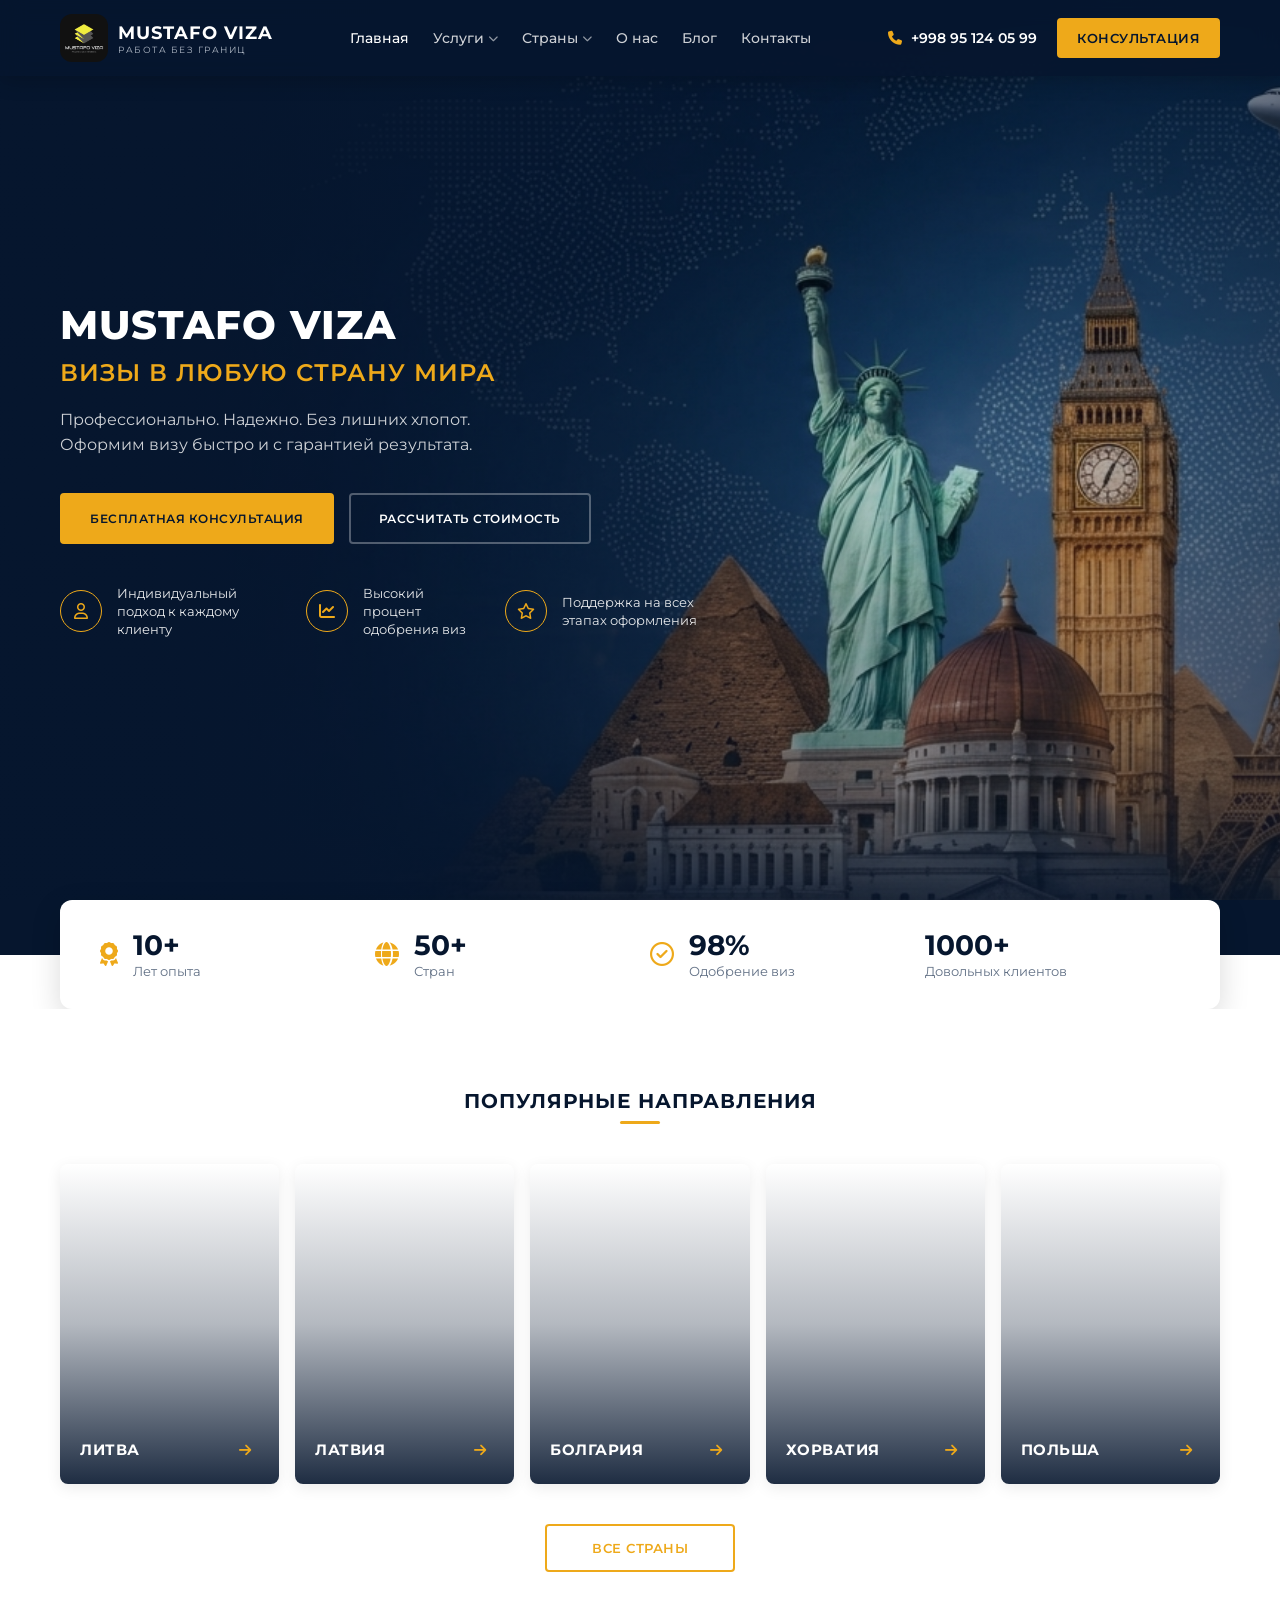
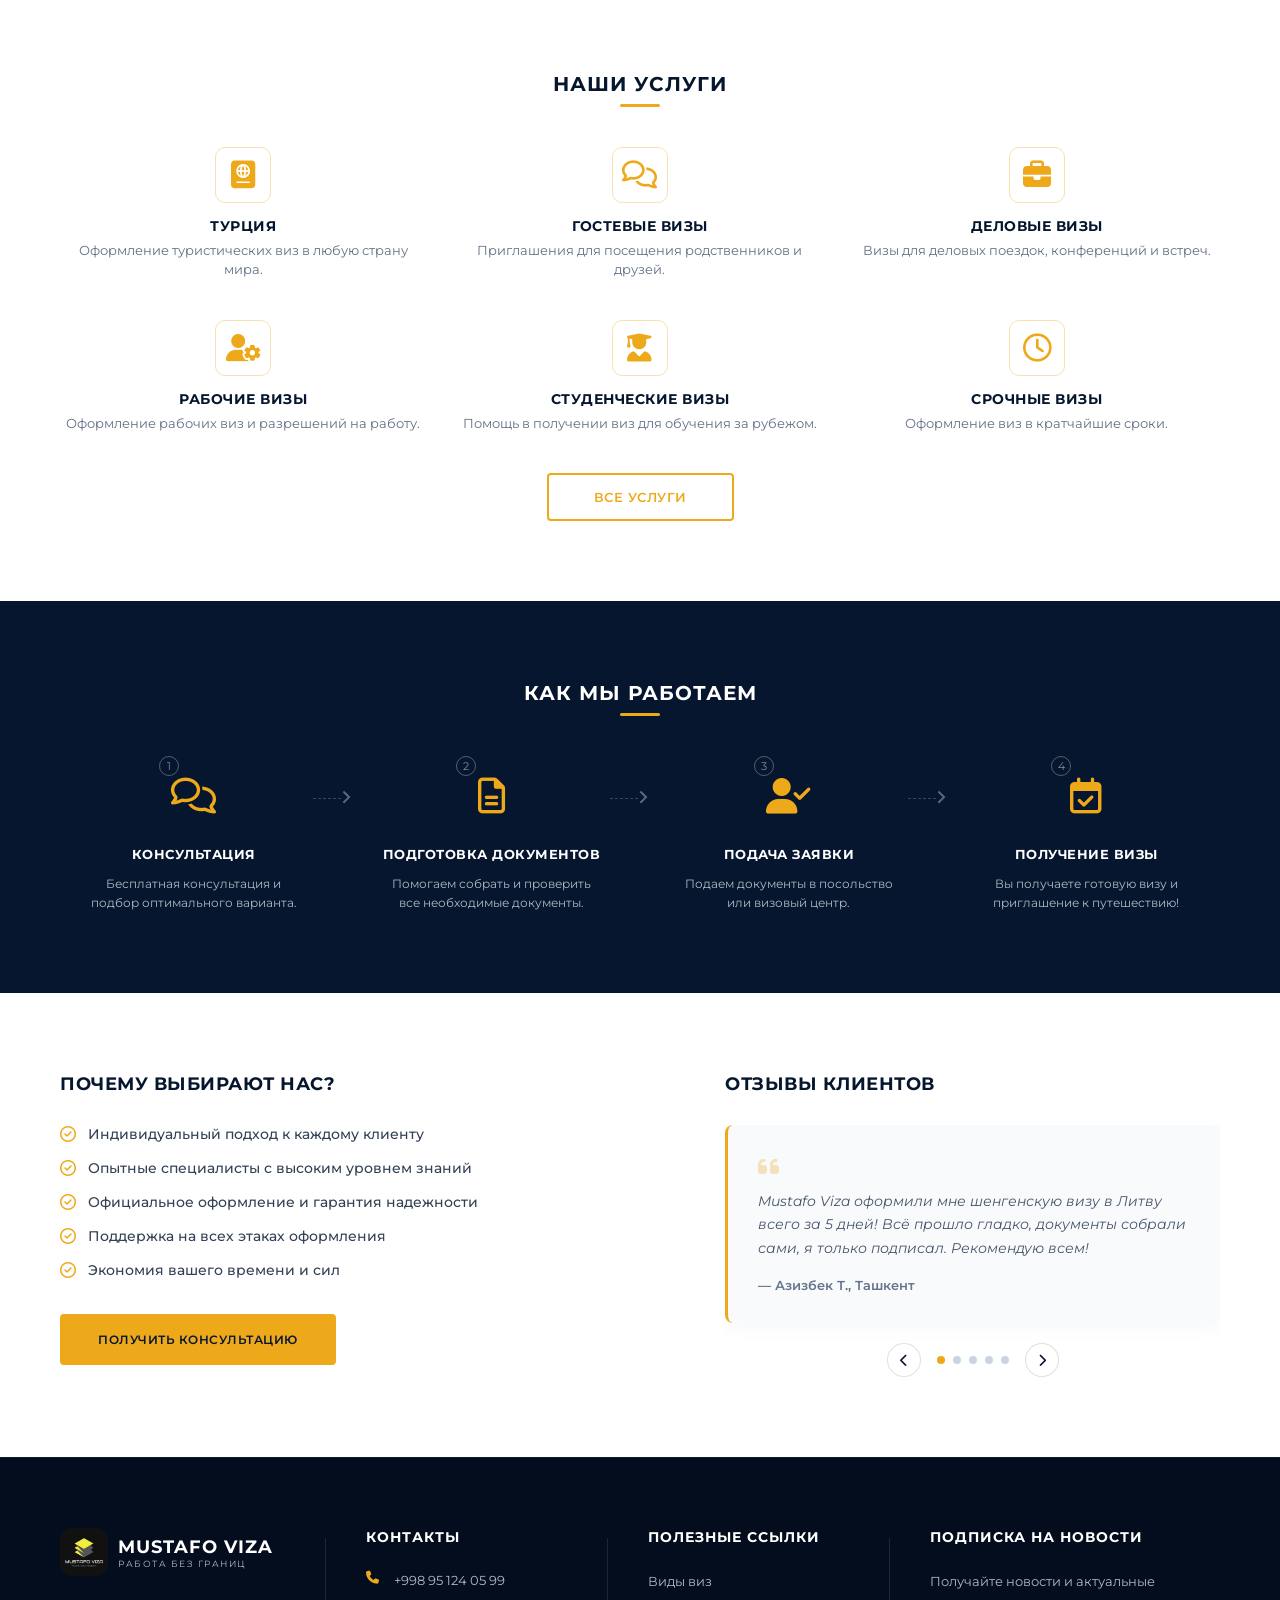
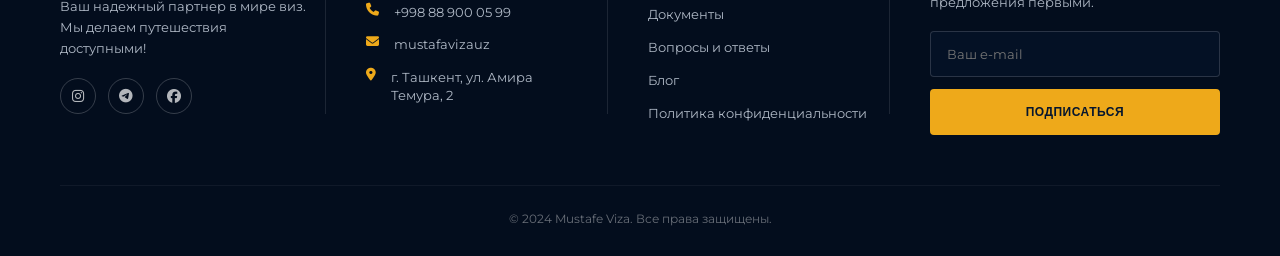
==== index.html @ 01faa4d8 "Fix some details" ====
<!DOCTYPE html>
<html lang="ru">
<head>
    <meta charset="UTF-8">
    <meta name="viewport" content="width=device-width, initial-scale=1.0">
    <title>Mustafo Viza - Визы в любую страну мира</title>
    <link rel="stylesheet" href="https://cdnjs.cloudflare.com/ajax/libs/font-awesome/6.4.0/css/all.min.css">
    <link href="https://fonts.googleapis.com/css2?family=Montserrat:wght@400;500;600;700&display=swap" rel="stylesheet">
    <link rel="stylesheet" href="style.css">
</head>
<body>

    <header class="header">
        <div class="container header__container">
            <a href="#home" class="logo">
                <div class="logo__img">
                    <img src="logo.png" class="logo__img-icon" alt="Mustafo Viza Logo">
                </div>
                <div class="logo__text">
                    <span class="logo__title">MUSTAFO VIZA</span>
                    <span class="logo__subtitle">РАБОТА БЕЗ ГРАНИЦ</span>
                </div>
            </a>

            <nav class="nav" id="nav-menu">
                <ul class="nav__list">
                    <li><a href="#home" class="nav__link active">Главная</a></li>
                    
                    <li class="nav__item dropdown">
                        <a href="#services" class="nav__link" id="services-toggle">
                            Услуги <i class="fa-solid fa-chevron-down drop-icon"></i>
                        </a>
                        <div class="dropdown__menu" id="services-dropdown">
                            <a href="#" class="dropdown__item">Туристические визы</a>
                            <a href="#" class="dropdown__item">Деловые визы</a>
                            <a href="#" class="dropdown__item">Рабочие визы</a>
                            <a href="#" class="dropdown__item">Студенческие визы</a>
                            <a href="#" class="dropdown__item">Срочные визы</a>
                        </div>
                    </li>

                    <li class="nav__item dropdown">
                        <a href="#directions" class="nav__link" id="countries-toggle">
                            Страны <i class="fa-solid fa-chevron-down drop-icon"></i>
                        </a>
                        <div class="dropdown__menu dropdown__menu--countries" id="countries-dropdown">
                            <a href="#" class="dropdown__item">
                                <span class="dropdown__code">LT</span> Литва
                            </a>
                            <a href="#" class="dropdown__item">
                                <span class="dropdown__code">LV</span> Латвия
                            </a>
                            <a href="#" class="dropdown__item">
                                <span class="dropdown__code">BG</span> Болгария
                            </a>
                            <a href="#" class="dropdown__item">
                                <span class="dropdown__code">HR</span> Хорватия
                            </a>
                            <a href="#" class="dropdown__item">
                                <span class="dropdown__code">PL</span> Польша
                            </a>
                        </div>
                    </li>
                    <li><a href="#about" class="nav__link">О нас</a></li>
                    <li><a href="#blog" class="nav__link">Блог</a></li>
                    <li><a href="#footer" class="nav__link">Контакты</a></li>
                    <li class="nav__consult-item">
                        <a href="apply.html" class="btn btn--primary nav__consult-btn">Консультация</a>
                    </li>
                </ul>
            </nav>

            <div class="header__actions">
                <a href="tel:+998951240599" class="header__phone">
                    <i class="fa-solid fa-phone phone-icon"></i> +998 95 124 05 99
                </a>
                <a href="apply.html" class="btn btn--primary header__btn">Консультация</a>
                
                <button class="burger-menu" id="burger-btn" aria-label="Открыть меню">
                    <span></span>
                    <span></span>
                    <span></span>
                </button>
            </div>
        </div>
    </header>

    <section class="hero" id="home">
        <div class="hero__bg"></div>
        
        <div class="container hero__container">
            <div class="hero__content">
                <h1 class="hero__title">MUSTAFO VIZA</h1>
                <p class="hero__pretitle">ВИЗЫ В ЛЮБУЮ СТРАНУ МИРА</p>
                <p class="hero__descr">
                    Профессионально. Надежно. Без лишних хлопот. <br>
                    Оформим визу быстро и с гарантией результата.
                </p>
                
                <div class="hero__cta">
                    <a href="#footer" class="btn btn--primary btn--large">Бесплатная консультация</a>
                    <a href="#services" class="btn btn--outline btn--large">Рассчитать стоимость</a>
                </div>

                <div class="hero__features">
                    <div class="feature-item">
                        <div class="feature-item__icon"><i class="fa-regular fa-user"></i></div>
                        <p class="feature-item__text">Индивидуальный подход к каждому клиенту</p>
                    </div>
                    <div class="feature-item">
                        <div class="feature-item__icon"><i class="fa-solid fa-chart-line"></i></div>
                        <p class="feature-item__text">Высокий процент одобрения виз</p>
                    </div>
                    <div class="feature-item">
                        <div class="feature-item__icon"><i class="fa-regular fa-star"></i></div>
                        <p class="feature-item__text">Поддержка на всех этапах оформления</p>
                    </div>
                </div>
            </div>
        </div>

    </section>

    <div class="stats-bar-wrapper">
        <div class="stats-bar">
            <div class="container stats-bar__grid">
                <div class="stat-card">
                    <div class="stat-card__icon"><i class="fa-solid fa-award"></i></div>
                    <div class="stat-card__info">
                        <h3>10+</h3>
                        <p>Лет опыта</p>
                    </div>
                </div>
                <div class="stat-card">
                    <div class="stat-card__icon"><i class="fa-solid fa-globe"></i></div>
                    <div class="stat-card__info">
                        <h3>50+</h3>
                        <p>Стран</p>
                    </div>
                </div>
                <div class="stat-card">
                    <div class="stat-card__icon"><i class="fa-regular fa-circle-check"></i></div>
                    <div class="stat-card__info">
                        <h3>98%</h3>
                        <p>Одобрение виз</p>
                    </div>
                </div>
                <div class="stat-card">
                    <div class="stat-card__info">
                        <h3>1000+</h3>
                        <p>Довольных клиентов</p>
                    </div>
                </div>
            </div>
        </div>
    </div>

    <main class="main-content">

        <section class="directions" id="directions">
            <div class="container">
                <div class="section-title-wrapper">
                    <h2 class="section-title">ПОПУЛЯРНЫЕ НАПРАВЛЕНИЯ</h2>
                    <span class="section-title-line"></span>
                </div>

                <div class="directions__grid">
                    <a href="lithuania.html" class="direction-card morph-card" data-img="https://images.unsplash.com/photo-1561542320-9a18cd340469?q=80&w=1200">
                        <div class="direction-card__bg" style="background-image: url('https://images.unsplash.com/photo-1561542320-9a18cd340469?q=80&w=600');"></div>
                        <div class="direction-card__content">
                            <h3 class="direction-card__title">ЛИТВА</h3>
                            <div class="direction-card__arrow">
                                <i class="fa-solid fa-arrow-right"></i>
                            </div>
                        </div>
                    </a>

                    <a href="latvia.html" class="direction-card morph-card" data-img="https://images.unsplash.com/photo-1569336415962-a4bd9f69cd83?q=80&w=1200">
                        <div class="direction-card__bg" style="background-image: url('https://images.unsplash.com/photo-1569336415962-a4bd9f69cd83?q=80&w=600');"></div>
                        <div class="direction-card__content">
                            <h3 class="direction-card__title">ЛАТВИЯ</h3>
                            <div class="direction-card__arrow">
                                <i class="fa-solid fa-arrow-right"></i>
                            </div>
                        </div>
                    </a>

                    <a href="bulgaria.html" class="direction-card morph-card" data-img="https://images.unsplash.com/photo-1549488344-1f9b8d2bd1f3?q=80&w=1200">
                        <div class="direction-card__bg" style="background-image: url('https://images.unsplash.com/photo-1549488344-1f9b8d2bd1f3?q=80&w=600');"></div>
                        <div class="direction-card__content">
                            <h3 class="direction-card__title">БОЛГАРИЯ</h3>
                            <div class="direction-card__arrow">
                                <i class="fa-solid fa-arrow-right"></i>
                            </div>
                        </div>
                    </a>

                    <a href="croatia.html" class="direction-card morph-card" data-img="https://images.unsplash.com/photo-1555992828-ca4dbe41d294?q=80&w=1200">
                        <div class="direction-card__bg" style="background-image: url('https://images.unsplash.com/photo-1555992828-ca4dbe41d294?q=80&w=600');"></div>
                        <div class="direction-card__content">
                            <h3 class="direction-card__title">ХОРВАТИЯ</h3>
                            <div class="direction-card__arrow">
                                <i class="fa-solid fa-arrow-right"></i>
                            </div>
                        </div>
                    </a>

                    <a href="poland.html" class="direction-card morph-card" data-img="https://images.unsplash.com/photo-1519167758481-83f550bb49b3?q=80&w=1200">
                        <div class="direction-card__bg" style="background-image: url('https://images.unsplash.com/photo-1519167758481-83f550bb49b3?q=80&w=600');"></div>
                        <div class="direction-card__content">
                            <h3 class="direction-card__title">ПОЛЬША</h3>
                            <div class="direction-card__arrow">
                                <i class="fa-solid fa-arrow-right"></i>
                            </div>
                        </div>
                    </a>
                </div>

                <div class="section-btn-wrapper">
                    <a href="#" class="btn btn--outline btn--action">Все страны</a>
                </div>
            </div>
        </section>

        <section class="services" id="services">
            <div class="container">
                <div class="section-title-wrapper">
                    <h2 class="section-title">НАШИ УСЛУГИ</h2>
                    <span class="section-title-line"></span>
                </div>

                <div class="services__grid">
                    <div class="service-item">
                        <div class="service-item__icon"><i class="fa-solid fa-passport"></i></div>
                        <div class="service-item__info">
                            <h3 class="service-item__title">ТУРЦИЯ</h3>
                            <p class="service-item__descr">Оформление туристических виз в любую страну мира.</p>
                        </div>
                    </div>

                    <div class="service-item">
                        <div class="service-item__icon"><i class="fa-regular fa-comments"></i></div>
                        <div class="service-item__info">
                            <h3 class="service-item__title">ГОСТЕВЫЕ ВИЗЫ</h3>
                            <p class="service-item__descr">Приглашения для посещения родственников и друзей.</p>
                        </div>
                    </div>

                    <div class="service-item">
                        <div class="service-item__icon"><i class="fa-solid fa-briefcase"></i></div>
                        <div class="service-item__info">
                            <h3 class="service-item__title">ДЕЛОВЫЕ ВИЗЫ</h3>
                            <p class="service-item__descr">Визы для деловых поездок, конференций и встреч.</p>
                        </div>
                    </div>

                    <div class="service-item">
                        <div class="service-item__icon"><i class="fa-solid fa-user-gear"></i></div>
                        <div class="service-item__info">
                            <h3 class="service-item__title">РАБОЧИЕ ВИЗЫ</h3>
                            <p class="service-item__descr">Оформление рабочих виз и разрешений на работу.</p>
                        </div>
                    </div>

                    <div class="service-item">
                        <div class="service-item__icon"><i class="fa-solid fa-user-graduate"></i></div>
                        <div class="service-item__info">
                            <h3 class="service-item__title">СТУДЕНЧЕСКИЕ ВИЗЫ</h3>
                            <p class="service-item__descr">Помощь в получении виз для обучения за рубежом.</p>
                        </div>
                    </div>

                    <div class="service-item">
                        <div class="service-item__icon"><i class="fa-regular fa-clock"></i></div>
                        <div class="service-item__info">
                            <h3 class="service-item__title">СРОЧНЫЕ ВИЗЫ</h3>
                            <p class="service-item__descr">Оформление виз в кратчайшие сроки.</p>
                        </div>
                    </div>
                </div>

                <div class="section-btn-wrapper">
                    <a href="#" class="btn btn--outline btn--action">Все услуги</a>
                </div>
            </div>
        </section>

    </main>

    <section class="workflow" id="about">
        <div class="container">
            <div class="section-title-wrapper">
                <h2 class="section-title section-title--white">КАК МЫ РАБОТАЕМ</h2>
                <span class="section-title-line"></span>
            </div>

            <div class="workflow__grid">
                <div class="workflow-step">
                    <div class="workflow-step__badge">1</div>
                    <div class="workflow-step__icon">
                        <i class="fa-regular fa-comments"></i>
                    </div>
                    <h3 class="workflow-step__title">КОНСУЛЬТАЦИЯ</h3>
                    <p class="workflow-step__descr">Бесплатная консультация и подбор оптимального варианта.</p>
                    <div class="workflow-step__arrow"></div>
                </div>

                <div class="workflow-step">
                    <div class="workflow-step__badge">2</div>
                    <div class="workflow-step__icon">
                        <i class="fa-regular fa-file-lines"></i>
                    </div>
                    <h3 class="workflow-step__title">ПОДГОТОВКА ДОКУМЕНТОВ</h3>
                    <p class="workflow-step__descr">Помогаем собрать и проверить все необходимые документы.</p>
                    <div class="workflow-step__arrow"></div>
                </div>

                <div class="workflow-step">
                    <div class="workflow-step__badge">3</div>
                    <div class="workflow-step__icon">
                        <i class="fa-solid fa-user-check"></i>
                    </div>
                    <h3 class="workflow-step__title">ПОДАЧА ЗАЯВКИ</h3>
                    <p class="workflow-step__descr">Подаем документы в посольство или визовый центр.</p>
                    <div class="workflow-step__arrow"></div>
                </div>

                <div class="workflow-step">
                    <div class="workflow-step__badge">4</div>
                    <div class="workflow-step__icon">
                        <i class="fa-regular fa-calendar-check"></i>
                    </div>
                    <h3 class="workflow-step__title">ПОЛУЧЕНИЕ ВИЗЫ</h3>
                    <p class="workflow-step__descr">Вы получаете готовую визу и приглашение к путешествию!</p>
                </div>
            </div>
        </div>
    </section>

    <section class="features-reviews" id="blog">
        <div class="container features-reviews__grid">
            
            <div class="features-block">
                <h2 class="block-title">ПОЧЕМУ ВЫБИРАЮТ НАС?</h2>
                <ul class="features-list">
                    <li class="features-list__item">
                        <i class="fa-regular fa-circle-check list-icon"></i>
                        <span>Индивидуальный подход к каждому клиенту</span>
                    </li>
                    <li class="features-list__item">
                        <i class="fa-regular fa-circle-check list-icon"></i>
                        <span>Опытные специалисты с высоким уровнем знаний</span>
                    </li>
                    <li class="features-list__item">
                        <i class="fa-regular fa-circle-check list-icon"></i>
                        <span>Официальное оформление и гарантия надежности</span>
                    </li>
                    <li class="features-list__item">
                        <i class="fa-regular fa-circle-check list-icon"></i>
                        <span>Поддержка на всех этаках оформления</span>
                    </li>
                    <li class="features-list__item">
                        <i class="fa-regular fa-circle-check list-icon"></i>
                        <span>Экономия вашего времени и сил</span>
                    </li>
                </ul>
                <a href="apply.html" class="btn btn--primary btn--large features-block__btn">Получить консультацию</a>
            </div>

            <div class="reviews-block">
                <h2 class="block-title">ОТЗЫВЫ КЛИЕНТОВ</h2>
                
                <div class="reviews-slider" id="reviews-slider">
                    <div class="review-card active" data-index="0">
                        <div class="review-card__quote"><i class="fa-solid fa-quote-left"></i></div>
                        <p class="review-card__text">Mustafo Viza оформили мне шенгенскую визу в Литву всего за 5 дней! Всё прошло гладко, документы собрали сами, я только подписал. Рекомендую всем!</p>
                        <span class="review-card__author">— Азизбек Т., Ташкент</span>
                    </div>
                    <div class="review-card" data-index="1">
                        <div class="review-card__quote"><i class="fa-solid fa-quote-left"></i></div>
                        <p class="review-card__text">Обратилась за рабочей визой в Польшу. Специалисты очень внимательные, объяснили каждый шаг. Визу одобрили с первого раза! Огромное спасибо команде!</p>
                        <span class="review-card__author">— Малика Р., Самарканд</span>
                    </div>
                    <div class="review-card" data-index="2">
                        <div class="review-card__quote"><i class="fa-solid fa-quote-left"></i></div>
                        <p class="review-card__text">Делал студенческую визу в Латвию. Цены разумные, работают быстро и честно. Уже второй раз обращаюсь — всегда доволен результатом. Профессионалы своего дела!</p>
                        <span class="review-card__author">— Камол Ю., Фергана</span>
                    </div>
                    <div class="review-card" data-index="3">
                        <div class="review-card__quote"><i class="fa-solid fa-quote-left"></i></div>
                        <p class="review-card__text">Срочно потребовалась виза в Болгарию. Думала, не успею — но ребята из Mustafo Viza сделали всё за 3 дня. Очень благодарна, поеду к семье вовремя!</p>
                        <span class="review-card__author">— Нилуфар Х., Бухара</span>
                    </div>
                    <div class="review-card" data-index="4">
                        <div class="review-card__quote"><i class="fa-solid fa-quote-left"></i></div>
                        <p class="review-card__text">Оформлял деловую визу в Хорватию. Очень профессиональный подход, помогли с переводом документов и правильным заполнением анкеты. Визу дали без проблем!</p>
                        <span class="review-card__author">— Санжар М., Ташкент</span>
                    </div>

                    <div class="reviews-slider__controls">
                        <button class="reviews-slider__btn" id="reviews-prev"><i class="fa-solid fa-chevron-left"></i></button>
                        <div class="reviews-slider__dots" id="reviews-dots">
                            <span class="dot active" data-dot="0"></span>
                            <span class="dot" data-dot="1"></span>
                            <span class="dot" data-dot="2"></span>
                            <span class="dot" data-dot="3"></span>
                            <span class="dot" data-dot="4"></span>
                        </div>
                        <button class="reviews-slider__btn" id="reviews-next"><i class="fa-solid fa-chevron-right"></i></button>
                    </div>
                </div>
            </div>

        </div>
    </section>

    <footer class="footer" id="footer">
        <div class="container">
            <div class="footer__grid">
                
                <div class="footer__col">
                    <div class="logo footer__logo">
                        <img src="logo.png" class="logo__img-icon" alt="Mustafo Viza Logo">
                        <div class="logo__text">
                            <span class="logo__title">MUSTAFO VIZA</span>
                            <span class="logo__subtitle">РАБОТА БЕЗ ГРАНИЦ</span>
                        </div>
                    </div>
                    <p class="footer__text">Ваш надежный партнер в мире виз. Мы делаем путешествия доступными!</p>
                    <div class="footer__socials">
                        <a href="https://www.instagram.com/mustafoviza/" class="social-link" target="_blank"><i class="fa-brands fa-instagram"></i></a>
                        <a href="https://l.instagram.com/?u=https%3A%2F%2Ft.me%2Fschengenvisas1%3Futm_source%3Dig%26utm_medium%3Dsocial%26utm_content%3Dlink_in_bio%26fbclid%3DPAZXh0bgNhZW0CMTEAc3J0YwZhcHBfaWQPOTM2NjE5NzQzMzkyNDU5AAGnW2qTh_yQ2Y3EH5ZXfFcQiQddUV1mRl5M6icndIFPjoCqpWhtz-Ib7v8geO8_aem_QFrUJGp0zOZ8C7igun--Eg&e=AUBsHknDZL9dRXuAiowaKE5YXasZz5VoRV-z9F3skHkNJc859DjfeXBXUUidfD2KP4FrE7UgL3h5BJe4bQ6xLpn_A59_mKI1dIPUiQRN2GEoE0AwyvAblqgCshmEAn5-KL4OP6ao2-b8T5X2ELQnJMw" class="social-link" target="_blank"><i class="fa-brands fa-telegram"></i></a>
                        <a href="https://l.instagram.com/?u=https%3A%2F%2Fwww.facebook.com%2Fshare%2F1FhTpmnrv5%2F%3Futm_source%3Dig%26utm_medium%3Dsocial%26utm_content%3Dlink_in_bio&e=AUArlmL4ACfDy78vVtLnvjsEbG5YzBPXJ7aNUR93tqVK2UkKYfMTFdSIWgSPWSiVDMSF2O3MEYftNApftu69Z0OIRdniH-iSKu2g5P7w8YOnNIRvjLL3wnzzU7f7qpnQ-mikM4Zc1Bfd37VTlrMz6pM" class="social-link" target="_blank"><i class="fa-brands fa-facebook"></i></a>
                    </div>
                </div>

                <div class="footer__col">
                    <h4 class="footer__title">КОНТАКТЫ</h4>
                    <ul class="footer__contacts">
                        <li><i class="fa-solid fa-phone phone-icon"></i> <a href="tel:+998951240599">+998 95 124 05 99</a></li>
                        <li><i class="fa-solid fa-phone phone-icon"></i> <a href="tel:+998889000599">+998 88 900 05 99</a></li>
                        <li><i class="fa-solid fa-envelope phone-icon"></i> <a href="#">mustafavizauz</a></li>
                        <li><i class="fa-solid fa-location-dot phone-icon"></i> <span>г. Ташкент, ул. Амира Темура, 2</span></li>
                    </ul>
                </div>

                <div class="footer__col">
                    <h4 class="footer__title">ПОЛЕЗНЫЕ ССЫЛКИ</h4>
                    <ul class="footer__links">
                        <li><a href="#services">Виды виз</a></li>
                        <li><a href="#about">Документы</a></li>
                        <li><a href="#blog">Вопросы и ответы</a></li>
                        <li><a href="#blog">Блог</a></li>
                        <li><a href="#">Политика конфиденциальности</a></li>
                    </ul>
                </div>

                <div class="footer__col">
                    <h4 class="footer__title">ПОДПИСКА НА НОВОСТИ</h4>
                    <p class="footer__text footer__text--subscribe">Получайте новости и актуальные предложения первыми.</p>
                    <form class="footer__form">
                        <input type="email" placeholder="Ваш e-mail" required class="footer__input">
                        <button type="submit" class="btn btn--primary footer__btn">ПОДПИСАТЬСЯ</button>
                    </form>
                </div>

            </div>

            <div class="footer__bottom">
                <p>&copy; 2024 Mustafe Viza. Все права защищены.</p>
            </div>
        </div>
    </footer>

    
    <!-- MORPH OVERLAY -->
    <div class="morph-overlay" id="morph-overlay">
        <div class="morph-overlay__img" id="morph-overlay-img"></div>
    </div>
    <script src="script.js"></script>
    <script>
        sessionStorage.setItem('visited', '1');
    </script>

    <script>
    // Reviews slider
    (function() {
        const cards = document.querySelectorAll('.review-card[data-index]');
        const dots  = document.querySelectorAll('#reviews-dots .dot');
        let current = 0;

        function showSlide(n) {
            cards.forEach(c => c.classList.remove('active'));
            dots.forEach(d => d.classList.remove('active'));
            current = (n + cards.length) % cards.length;
            cards[current].classList.add('active');
            dots[current].classList.add('active');
        }

        document.getElementById('reviews-next')?.addEventListener('click', () => showSlide(current + 1));
        document.getElementById('reviews-prev')?.addEventListener('click', () => showSlide(current - 1));
        dots.forEach(d => d.addEventListener('click', () => showSlide(+d.dataset.dot)));

        // Auto-play every 5s
        setInterval(() => showSlide(current + 1), 5000);
    })();
    </script>

</body>
</html>
---- style.css ----
/* Переменные цвета и шрифты */
:root {
    --color-dark-blue: #06162e;
    --color-gold: #eea91a;
    --color-gold-hover: #d49313;
    --color-white: #ffffff;
    --color-text-gray: #b0b9c6;
    --font-main: 'Montserrat', sans-serif;
    --transition-speed: 0.3s;
}

/* Общие стили */
* {
    box-sizing: border-box;
    margin: 0;
    padding: 0;
}

body {
    font-family: var(--font-main);
    background-color: var(--color-dark-blue);
    color: var(--color-white);
    overflow-x: hidden;
}

a {
    text-decoration: none;
    color: inherit;
}

ul {
    list-style: none;
}

.container {
    width: 100%;
    max-width: 1200px;
    margin: 0 auto;
    padding: 0 20px;
}

/* Кнопки */
.btn {
    display: inline-flex;
    align-items: center;
    justify-content: center;
    font-weight: 600;
    font-size: 13px;
    border-radius: 4px;
    cursor: pointer;
    transition: all var(--transition-speed) ease;
    text-transform: uppercase;
    letter-spacing: 0.5px;
}

.btn--primary {
    background-color: var(--color-gold);
    color: var(--color-dark-blue);
    border: 2px solid var(--color-gold);
}

.btn--primary:hover {
    background-color: var(--color-gold-hover);
    border-color: var(--color-gold-hover);
}

.btn--outline {
    background-color: transparent;
    color: var(--color-white);
    border: 2px solid rgba(255, 255, 255, 0.3);
}

.btn--outline:hover {
    border-color: var(--color-white);
    background-color: rgba(255, 255, 255, 0.05);
}

.btn--large {
    padding: 16px 28px;
    font-size: 12px;
}

/* HEADER */
.header {
    position: fixed;
    top: 0;
    left: 0;
    width: 100%;
    z-index: 100;
    padding: 14px 0;
    background-color: rgba(6, 22, 46, 0.85);
    backdrop-filter: blur(12px);
    -webkit-backdrop-filter: blur(12px);
    box-shadow: 0 4px 20px rgba(0,0,0,0.2);
    transition: background-color var(--transition-speed), padding var(--transition-speed);
}

/* Эффект при скролле */
.header--scrolled {
    background-color: rgba(6, 22, 46, 0.97);
    padding: 10px 0;
}

.header__container {
    display: flex;
    align-items: center;
    justify-content: space-between;
}

/* Логотип */
.logo {
    display: flex;
    align-items: center;
    gap: 10px;
}

.logo__img-icon {
    display: block;
    width: 48px;
    height: 48px;
    object-fit: cover;
    border-radius: 12px;
}

.logo__text {
    display: flex;
    flex-direction: column;
}

.logo__title {
    font-weight: 700;
    font-size: 18px;
    letter-spacing: 1px;
}

.logo__subtitle {
    font-size: 9px;
    color: var(--color-text-gray);
    letter-spacing: 1.5px;
}

/* Навигация */
.nav__list {
    display: flex;
    gap: 24px;
}

.nav__link {
    font-size: 14px;
    font-weight: 500;
    color: rgba(255, 255, 255, 0.8);
    transition: color var(--transition-speed);
    display: flex;
    align-items: center;
    gap: 4px;
}

/* ==========================================================================
   ВЫПАДАЮЩЕЕ МЕНЮ (DROPDOWN)
   ========================================================================== */

/* Контейнер для относительного позиционирования */
.nav__item.dropdown {
    position: relative;
}

/* Стили самого окна меню */
.dropdown__menu {
    position: absolute;
    top: 100%;
    left: 0;
    min-width: 240px;
    background-color: #0d1e2d; /* Глубокий темно-синий под цвет шапки */
    border: 1px solid rgba(255, 255, 255, 0.08);
    border-radius: 6px;
    box-shadow: 0 10px 30px rgba(0, 0, 0, 0.5);
    padding: 8px 0;
    margin-top: 12px;
    
    /* Состояние по умолчанию: скрыто и смещено */
    opacity: 0;
    visibility: hidden;
    transform: translateY(10px);
    transition: all 0.25s ease-in-out;
    z-index: 100;
}

/* Активное состояние меню при клике */
.dropdown__menu.active {
    opacity: 1;
    visibility: visible;
    transform: translateY(0);
}

/* Элементы ссылки внутри выпадающего списка */
.dropdown__item {
    display: block;
    padding: 12px 24px;
    color: #ffffff;
    font-family: 'Montserrat', sans-serif;
    font-size: 14px;
    font-weight: 500;
    text-decoration: none;
    transition: all 0.2s ease;
    border-bottom: 1px solid rgba(255, 255, 255, 0.04);
}

/* Убираем нижнюю рамку у последнего элемента */
.dropdown__item:last-child {
    border-bottom: none;
}

/* Ховер на элементы списка */
.dropdown__item:hover {
    background-color: rgba(255, 255, 255, 0.05);
    color: #ffb703; /* Подставь свой точный золотой/оранжевый hex акцента */
    padding-left: 28px; /* Небольшой сдвиг вправо при наведении для интерактива */
}

/* Анимация иконки стрелочки при открытом меню */
.nav__link .drop-icon {
    transition: transform 0.2s ease;
}

.nav__link.dropdown-active .drop-icon {
    transform: rotate(180deg);
}

.nav__link:hover {
    color: var(--color-gold);
}

.nav__link.active {
    color: var(--color-white);
}

.drop-icon {
    font-size: 10px;
    opacity: 0.7;
}

/* Правая часть хедера */
.header__actions {
    display: flex;
    align-items: center;
    gap: 20px;
}

.header__phone {
    font-weight: 600;
    font-size: 14px;
    white-space: nowrap;
}

.phone-icon {
    color: var(--color-gold);
    margin-right: 5px;
}

.header__btn {
    padding: 10px 18px;
}

/* Бургер меню */
.burger-menu {
    display: none;
    flex-direction: column;
    justify-content: space-between;
    width: 26px;
    height: 18px;
    background: transparent;
    border: none;
    cursor: pointer;
}

.burger-menu span {
    width: 100%;
    height: 2px;
    background-color: var(--color-white);
    transition: all var(--transition-speed);
}

/* HERO SECTION */
.hero {
    position: relative;
    min-height: 100vh;
    display: flex;
    align-items: center;
    padding-top: 100px; /* Чтобы не заезжать под хедер */
    padding-bottom: 60px;
}

/* Фоновый коллаж */
.hero__bg {
    position: absolute;
    top: 0;
    left: 0;
    width: 100%;
    height: 100%;
    /* Градиент для плавного затемнения слева, чтобы текст отлично читался */
    background: radial-gradient(circle at 75% 50%, rgba(6, 22, 46, 0.1) 0%, rgba(6, 22, 46, 0.95) 75%), 
                url('./Gemini_Generated_Image_2awog52awog52awo\ \(2\).png') no-repeat center center; /* Путь к твоему файлу */
    background-size: cover;
    z-index: -1;
}

.hero__content {
    max-width: 650px;
}

.hero__title {
    font-size: 40px;
    font-weight: 800;
    line-height: 1.15;
    margin-bottom: 10px;
    letter-spacing: 1px;
    color: var(--color-white);
}

.hero__pretitle {
    font-size: 24px;
    font-weight: 600;
    letter-spacing: 1px;
    color: var(--color-gold);
    margin-bottom: 20px;
}

.hero__descr {
    font-size: 16px;
    line-height: 1.6;
    color: rgba(255, 255, 255, 0.8);
    margin-bottom: 35px;
}

.hero__cta {
    display: flex;
    gap: 15px;
    margin-bottom: 40px;
}

/* Фичи внутри Hero — ИСПРАВЛЕННЫЙ БЛОК */
.hero__features {
    display: flex;
    flex-direction: row;            /* Выстраиваем элементы в горизонтальную строку */
    justify-content: space-between; /* Распределяем элементы по всей ширине контента */
    align-items: center;
    width: 100%;                    /* Занимает всю ширину текстового блока hero__content */
    gap: 20px;
}

.feature-item {
    display: flex;
    align-items: center;
    gap: 15px;                      /* Приятный зазор между кружком и текстом */
    flex: 0 1 auto;
}

.feature-item__icon {
    width: 42px;                    /* Увеличили размер круга, чтобы соответствовать премиальному макету */
    height: 42px;
    border-radius: 50%;
    background-color: transparent;
    border: 1px solid var(--color-gold);
    display: flex;
    align-items: center;
    justify-content: center;
    color: var(--color-gold);
    font-size: 16px;                /* Сделали иконку внутри четче */
    flex-shrink: 0;                 /* Запрещаем кругу сжиматься */
}

.feature-item__text {
    font-size: 13px;
    line-height: 1.4;
    color: rgba(255, 255, 255, 0.9);
}

/* STATS BAR (Белая карточка снизу) */
/* stats-bar moved to stats-bar-wrapper */

.stats-bar__grid {
    display: grid;
    grid-template-columns: repeat(4, 1fr);
    gap: 20px;
    padding: 0;
}

.stat-card {
    display: flex;
    align-items: center;
    gap: 15px;
}

/* Иконки в статистике (опционально, если хотите кастомные как в макете) */
.stat-card__icon {
    color: var(--color-gold);
    font-size: 24px;
}

.stat-card__info h3 {
    font-size: 28px;
    font-weight: 700;
    line-height: 1.1;
}

.stat-card__info p {
    font-size: 13px;
    color: #606f84;
    margin-top: 2px;
}

/* АДАПТИВНОСТЬ (МЕДИА-ЗАПРОСЫ) */
@media (max-width: 1024px) {
    .stats-bar__grid {
        grid-template-columns: repeat(2, 1fr);
        gap: 30px;
    }
    
    .hero {
        padding-bottom: 180px;
    }
    
    /* Перестраиваем преимущества на планшете, чтобы текст не сжимался */
    .hero__features {
        flex-direction: column;
        align-items: flex-start;
        gap: 20px;
    }
}

@media (max-width: 768px) {
    .header__phone {
        display: none; /* Прячем телефон на мелких экранах для экономии места */
    }
    
    .hero__title {
        font-size: 32px;
    }
    
    .hero__cta {
        flex-direction: column;
    }
    
    .stats-bar {
        position: static;
        transform: none;
        margin: 40px auto 0;
        width: calc(100% - 40px);
    }
    
    .stats-bar__grid {
        grid-template-columns: 1fr;
    }
}
/* ОБЩИЕ СТИЛИ ДЛЯ СЕКЦИЙ MAIN */
.main-content {
    background-color: #ffffff; /* Светлый фон для контентной части */
    color: var(--color-dark-blue);
    padding-top: 80px;
    padding-bottom: 80px;
}

/* Заголовки секций с золотой полоской снизу */
.section-title-wrapper {
    display: flex;
    flex-direction: column;
    align-items: center;
    margin-bottom: 40px;
    text-align: center;
}

.section-title {
    font-size: 20px;
    font-weight: 700;
    letter-spacing: 1px;
    color: var(--color-dark-blue);
    text-transform: uppercase;
    margin-bottom: 8px;
}

.section-title-line {
    display: block;
    width: 40px;
    height: 3px;
    background-color: var(--color-gold);
    border-radius: 2px;
}

/* Общая кнопка-ссылка "Все ..." */
.section-btn-wrapper {
    display: flex;
    justify-content: center;
    margin-top: 40px;
}

.btn--action {
    border: 2px solid var(--color-gold);
    color: var(--color-gold);
    padding: 14px 45px;
    font-size: 13px;
    background-color: transparent;
}

.btn--action:hover {
    background-color: var(--color-gold);
    color: var(--color-dark-blue);
}


/* =========================================
   1. СЕКЦИЯ: ПОПУЛЯРНЫЕ НАПРАВЛЕНИЯ (Directions)
   ========================================= */
.directions {
    margin-bottom: 80px;
}

.directions__grid {
    display: grid;
    grid-template-columns: repeat(5, 1fr);
    gap: 16px;
}

.direction-card {
    position: relative;
    height: 320px;
    border-radius: 8px;
    overflow: hidden;
    display: flex;
    align-items: flex-end;
    padding: 20px;
    box-shadow: 0 4px 15px rgba(0, 0, 0, 0.08);
}

.direction-card__bg {
    position: absolute;
    top: 0;
    left: 0;
    width: 100%;
    height: 100%;
    background-size: cover;
    background-position: center;
    transition: transform 0.5s ease;
    z-index: 1;
}

/* Затемняющий градиент поверх картинки карточки */
.direction-card::after {
    content: '';
    position: absolute;
    top: 0;
    left: 0;
    width: 100%;
    height: 100%;
    background: linear-gradient(to top, rgba(6, 22, 46, 0.9) 0%, rgba(6, 22, 46, 0.3) 50%, rgba(0,0,0,0) 100%);
    z-index: 2;
    transition: opacity 0.3s ease;
}

.direction-card__content {
    position: relative;
    z-index: 3;
    display: flex;
    align-items: center;
    justify-content: space-between;
    width: 100%;
}

.direction-card__title {
    font-size: 15px;
    font-weight: 700;
    color: var(--color-white);
    letter-spacing: 0.5px;
}

.direction-card__arrow {
    color: var(--color-gold);
    font-size: 14px;
    transition: transform 0.3s ease;
    display: flex;
    align-items: center;
    justify-content: center;
    width: 28px;
    height: 28px;
    flex-shrink: 0;
    background: transparent !important;
}

/* Эффекты при наведении (Hover) на карточку страны */
.direction-card:hover .direction-card__bg {
    transform: scale(1.08);
}

.direction-card:hover .direction-card__arrow {
    transform: translateX(5px);
    background: transparent !important;
}


/* =========================================
   2. СЕКЦИЯ: НАШИ УСЛУГИ (Services)
   ========================================= */
.services {
    padding-top: 20px;
}

.services__grid {
    display: grid;
    grid-template-columns: repeat(3, 1fr);
    row-gap: 40px;
    column-gap: 30px;
    margin-top: 20px;
}

.service-item {
    display: flex;
    align-items: flex-start;
    gap: 20px;
}

.service-item__icon {
    flex-shrink: 0;
    width: 48px;
    height: 48px;
    display: flex;
    align-items: center;
    justify-content: center;
    color: var(--color-gold);
    font-size: 24px;
    /* Если хотите легкий контур вокруг иконок, можно раскомментировать: */
    /* border: 1px solid rgba(238, 169, 26, 0.3); */
    /* border-radius: 8px; */
}

.service-item__info {
    display: flex;
    flex-direction: column;
    gap: 6px;
}

.service-item__title {
    font-size: 14px;
    font-weight: 700;
    color: var(--color-dark-blue);
    letter-spacing: 0.5px;
}

.service-item__descr {
    font-size: 13px;
    color: #606f84;
    line-height: 1.5;
}


/* =========================================
   АДАПТИВНОСТЬ (МЕДИА-ЗАПРОСЫ)
   ========================================= */

@media (max-width: 1024px) {
    .directions__grid {
        grid-template-columns: repeat(3, 1fr); /* 3 колонки на планшетах */
    }
    
    .services__grid {
        grid-template-columns: repeat(2, 1fr); /* 2 колонки для услуг */
    }
}

@media (max-width: 768px) {
    .directions__grid {
        grid-template-columns: repeat(2, 1fr); /* 2 колонки на смартфонах */
    }
    
    .direction-card {
        height: 260px; /* Немного уменьшаем высоту */
    }
}

@media (max-width: 480px) {
    .directions__grid {
        grid-template-columns: 1fr; /* 1 колонка на совсем мелких экранах */
    }
    
    .services__grid {
        grid-template-columns: 1fr;
    }
    
    .service-item {
        flex-direction: column;
        align-items: center;
        text-align: center;
        gap: 10px;
    }
}

/* =========================================
   1. СЕКЦИЯ: КАК МЫ РАБОТАЕМ (Workflow)
   ========================================= */
.workflow {
    background-color: var(--color-dark-blue);
    padding: 80px 0;
    color: var(--color-white);
}

.section-title--white {
    color: var(--color-white) !important;
}

.workflow__grid {
    display: grid;
    grid-template-columns: repeat(4, 1fr);
    gap: 30px;
    margin-top: 50px;
}

.workflow-step {
    position: relative;
    text-align: center;
    display: flex;
    flex-direction: column;
    align-items: center;
}

/* Базовое позиционирование для линий и наконечников */
/* old workflow arrows removed */

.workflow-step__badge {
    position: absolute;
    top: -10px;
    left: calc(50% - 35px);
    width: 20px;
    height: 20px;
    background-color: transparent;
    border: 1px solid rgba(255, 255, 255, 0.3);
    border-radius: 50%;
    font-size: 11px;
    display: flex;
    align-items: center;
    justify-content: center;
    color: rgba(255, 255, 255, 0.5);
}

.workflow-step__icon {
    width: 60px;
    height: 60px;
    color: var(--color-gold);
    font-size: 36px;
    display: flex;
    align-items: center;
    justify-content: center;
    margin-bottom: 20px;
}

.workflow-step__title {
    font-size: 13px;
    font-weight: 700;
    letter-spacing: 0.5px;
    margin-bottom: 12px;
    text-transform: uppercase;
}

.workflow-step__descr {
    font-size: 12px;
    color: var(--color-text-gray);
    line-height: 1.6;
    max-width: 220px;
}


/* =========================================
   2. СЕКЦИЯ: ПРЕИМУЩЕСТВА И ОТЗЫВЫ (Features & Reviews)
   ========================================= */
.features-reviews {
    background-color: #ffffff;
    padding: 80px 0;
}

.features-reviews__grid {
    display: grid;
    grid-template-columns: 1.1fr 0.9fr;
    gap: 60px;
    align-items: flex-start;
}

.block-title {
    font-size: 18px;
    font-weight: 700;
    color: var(--color-dark-blue);
    margin-bottom: 30px;
    letter-spacing: 0.5px;
}

/* Список преимуществ */
.features-list {
    display: flex;
    flex-direction: column;
    gap: 16px;
    margin-bottom: 35px;
}

.features-list__item {
    display: flex;
    align-items: center;
    gap: 12px;
    font-size: 14px;
    color: #334155;
    font-weight: 500;
}

.list-icon {
    color: var(--color-gold);
    font-size: 16px;
    flex-shrink: 0;
}

.features-block__btn {
    padding: 16px 36px;
}

/* Карточка отзыва */
.reviews-block {
    width: 100%;
}

.review-card {
    background-color: #f8fafc;
    border-radius: 8px;
    padding: 35px;
    border-left: 3px solid var(--color-gold);
    box-shadow: 0 4px 20px rgba(0, 0, 0, 0.01);
}

.review-card__quote {
    color: var(--color-gold);
    font-size: 24px;
    opacity: 0.3;
    margin-bottom: 10px;
    line-height: 1;
}

.review-card__text {
    font-size: 14px;
    line-height: 1.6;
    color: #475569;
    font-style: italic;
    margin-bottom: 20px;
}

.review-card__author {
    display: block;
    font-size: 13px;
    font-weight: 600;
    color: #64748b;
}

/* Точки пагинации */
.reviews-slider__dots {
    display: flex;
    justify-content: center;
    gap: 8px;
    margin-top: 25px;
}

.dot {
    width: 8px;
    height: 8px;
    border-radius: 50%;
    background-color: #cbd5e1;
    cursor: pointer;
    transition: background-color var(--transition-speed);
}

.dot.active {
    background-color: var(--color-gold);
}


/* =========================================
   АДАПТИВНОСТЬ (МЕДИА-ЗАПРОСЫ)
   ========================================= */
@media (max-width: 1024px) {
    .workflow__grid {
        grid-template-columns: repeat(2, 1fr);
        gap: 40px;
    }

    /* Полностью убираем стрелочки и линии при перестроении сетки в 2 ряда */
    .workflow-step::after,
    .workflow-step::before {
        display: none !important;
    }

    .features-reviews__grid {
        grid-template-columns: 1fr;
        gap: 50px;
    }
}

@media (max-width: 576px) {
    .workflow__grid {
        grid-template-columns: 1fr;
    }
    
    .review-card {
        padding: 25px;
    }
}

/* =========================================
   СТРУКТУРА ФУТЕРА (Footer)
   ========================================= */
.footer {
    background-color: #030d1d; /* Чуть темнее основного, чтобы отделить от контента */
    padding: 70px 0 30px;
    color: var(--color-white);
    border-top: 1px solid rgba(255, 255, 255, 0.05);
}

.footer__grid {
    display: grid;
    grid-template-columns: 1.1fr 1fr 1fr 1.2fr; /* Пропорции колонок под контент */
    gap: 40px;
    margin-bottom: 50px;
}

/* Вертикальные разделительные линии между колонками (кроме последней) */
.footer__col:not(:last-child) {
    position: relative;
    padding-right: 20px;
}

.footer__col:not(:last-child)::after {
    content: '';
    position: absolute;
    right: 0;
    top: 10px;
    height: 85%;
    width: 1px;
    background-color: rgba(255, 255, 255, 0.1);
}

/* Стили элементов внутри колонок */
.footer__logo {
    margin-bottom: 20px;
}

.footer__title {
    font-size: 14px;
    font-weight: 700;
    letter-spacing: 1px;
    margin-bottom: 25px;
    color: var(--color-white);
}

.footer__text {
    font-size: 13px;
    color: var(--color-text-gray);
    line-height: 1.6;
}

.footer__text--subscribe {
    margin-bottom: 18px;
}

/* Иконки соцсетей (круглые с обводкой) */
.footer__socials {
    display: flex;
    gap: 12px;
    margin-top: 20px;
}

.social-link {
    width: 36px;
    height: 36px;
    border: 1px solid rgba(255, 255, 255, 0.2);
    border-radius: 50%;
    display: flex;
    align-items: center;
    justify-content: center;
    color: rgba(255, 255, 255, 0.7);
    font-size: 14px;
    transition: all var(--transition-speed);
}

.social-link:hover {
    border-color: var(--color-gold);
    color: var(--color-gold);
    background-color: rgba(238, 169, 26, 0.05);
}

/* Списки контактов и ссылок */
.footer__contacts,
.footer__links {
    display: flex;
    flex-direction: column;
    gap: 14px;
}

.footer__contacts li {
    display: flex;
    align-items: flex-start;
    gap: 10px;
    font-size: 13px;
    color: var(--color-text-gray);
    line-height: 1.4;
}

.footer__contacts a {
    transition: color var(--transition-speed);
}

.footer__contacts a:hover {
    color: var(--color-white);
}

.footer__links a {
    font-size: 13px;
    color: var(--color-text-gray);
    transition: color var(--transition-speed);
}

.footer__links a:hover {
    color: var(--color-gold);
    padding-left: 2px; /* Легкий интерактивный сдвиг при наведении */
}

/* Форма подписки */
.footer__form {
    display: flex;
    flex-direction: column;
    gap: 12px;
}

.footer__input {
    width: 100%;
    padding: 14px 16px;
    background-color: rgba(6, 22, 46, 0.5);
    border: 1px solid rgba(255, 255, 255, 0.15);
    border-radius: 4px;
    color: var(--color-white);
    font-family: var(--font-main);
    font-size: 13px;
    transition: border-color var(--transition-speed);
}

.footer__input:focus {
    outline: none;
    border-color: var(--color-gold);
}

.footer__btn {
    padding: 14px;
    width: 100%;
    font-size: 12px;
}

/* Копирайт */
.footer__bottom {
    padding-top: 25px;
    border-top: 1px solid rgba(255, 255, 255, 0.05);
    text-align: center;
}

.footer__bottom p {
    font-size: 12px;
    color: rgba(255, 255, 255, 0.4);
}

/* =========================================
   АДАПТИВНОСТЬ ДЛЯ ФУТЕРА
   ========================================= */
@media (max-width: 992px) {
    .footer__grid {
        grid-template-columns: repeat(2, 1fr);
        gap: 40px 30px;
    }
    
    .footer__col:not(:last-child)::after {
        display: none; /* Убираем вертикальные линии на планшетах */
    }
}

@media (max-width: 576px) {
    .footer__grid {
        grid-template-columns: 1fr;
    }
    
    .footer {
        padding: 50px 0 25px;
    }
}

/* =========================================
   MORPH CARD TRANSITION
   ========================================= */
.morph-overlay {
    position: fixed;
    top: 0;
    left: 0;
    width: 100vw;
    height: 100vh;
    z-index: 9999;
    pointer-events: none;
    overflow: hidden;
}

.morph-overlay__img {
    position: absolute;
    background-size: cover;
    background-position: center;
    border-radius: 16px;
    transition: none;
    opacity: 0;
}

.morph-overlay__img.morph-active {
    opacity: 1;
}

/* =========================================
   ПОЛНАЯ МОБИЛЬНАЯ АДАПТИВНОСТЬ
   ========================================= */

/* --- HEADER / NAV --- */
@media (max-width: 1024px) {
    .nav {
        position: fixed;
        top: 70px;
        left: 0;
        width: 100%;
        height: calc(100vh - 70px);
        background-color: rgba(6, 22, 46, 0.98);
        backdrop-filter: blur(16px);
        padding: 30px 20px;
        overflow-y: auto;
        transform: translateX(-100%);
        transition: transform 0.35s ease;
        z-index: 99;
    }

    .nav.active {
        transform: translateX(0);
        top: 70px;
    }

    .nav__list {
        flex-direction: column;
        align-items: flex-start;
        gap: 0;
    }

    .nav__item,
    .nav__list > li {
        width: 100%;
        border-bottom: 1px solid rgba(255,255,255,0.07);
    }

    .nav__link {
        display: flex;
        justify-content: space-between;
        width: 100%;
        padding: 16px 4px;
        font-size: 16px;
    }

    .dropdown__menu {
        position: static;
        opacity: 1;
        visibility: visible;
        transform: none;
        box-shadow: none;
        border: none;
        background-color: rgba(255,255,255,0.04);
        border-radius: 6px;
        margin: 0 0 8px 0;
        padding: 4px 0;
        display: none;
    }

    .dropdown__menu.active {
        display: block;
    }

    .dropdown__item {
        padding: 10px 20px;
        font-size: 14px;
    }

    .header__actions {
        gap: 12px;
    }

    .header__phone {
        display: none;
    }

    .header__btn {
        display: none;
    }

    .burger-menu {
        display: flex;
    }

    /* Burger animation */
    .burger-menu.active span:nth-child(1) {
        transform: translateY(8px) rotate(45deg);
    }
    .burger-menu.active span:nth-child(2) {
        opacity: 0;
    }
    .burger-menu.active span:nth-child(3) {
        transform: translateY(-8px) rotate(-45deg);
    }
}

/* --- HERO --- */
@media (max-width: 768px) {
    .hero {
        min-height: auto;
        padding-top: 110px;
        padding-bottom: 60px;
        text-align: center;
    }

    .hero__bg {
        background: radial-gradient(circle at 50% 50%, rgba(6,22,46,0.2) 0%, rgba(6,22,46,0.97) 80%),
                    url('./Gemini_Generated_Image_2awog52awog52awo (2).png') no-repeat center center;
        background-size: cover;
    }

    .hero__content {
        max-width: 100%;
    }

    .hero__pretitle {
        font-size: 18px;
    }

    .hero__title {
        font-size: 28px;
        letter-spacing: 0.5px;
    }

    .hero__descr {
        font-size: 14px;
    }

    .hero__cta {
        flex-direction: column;
        align-items: center;
        gap: 12px;
    }

    .hero__cta .btn {
        width: 100%;
        max-width: 320px;
        justify-content: center;
        padding: 14px 20px;
    }

    .hero__features {
        flex-direction: column;
        align-items: center;
        gap: 16px;
    }

    .feature-item {
        flex-direction: column;
        align-items: center;
        text-align: center;
        gap: 10px;
    }

    .stats-bar {
        position: static;
        transform: none;
        margin: 40px 20px 0;
        width: calc(100% - 40px);
        padding: 24px 20px;
        bottom: auto;
    }

    .stats-bar__grid {
        grid-template-columns: 1fr 1fr;
        gap: 24px;
    }

    .stat-card {
        flex-direction: column;
        align-items: flex-start;
        gap: 8px;
    }

    .stat-card__info h3 {
        font-size: 22px;
    }
}

@media (max-width: 480px) {
    .hero__title {
        font-size: 24px;
    }

    .stats-bar__grid {
        grid-template-columns: 1fr;
    }
}

/* --- DIRECTIONS --- */
@media (max-width: 768px) {
    .directions__grid {
        grid-template-columns: 1fr 1fr;
        gap: 12px;
    }

    .direction-card {
        height: 200px;
    }

    .direction-card__title {
        font-size: 13px;
    }
}

@media (max-width: 420px) {
    .directions__grid {
        grid-template-columns: 1fr;
    }

    .direction-card {
        height: 180px;
    }
}

/* --- SERVICES --- */
@media (max-width: 768px) {
    .services__grid {
        grid-template-columns: 1fr;
        row-gap: 28px;
    }

    .service-item {
        align-items: flex-start;
    }
}

/* --- WORKFLOW --- */
@media (max-width: 768px) {
    .workflow {
        padding: 60px 0;
    }

    .workflow__grid {
        grid-template-columns: 1fr 1fr;
        gap: 40px 20px;
    }

    .workflow-step__descr {
        max-width: 100%;
    }
}

@media (max-width: 480px) {
    .workflow__grid {
        grid-template-columns: 1fr;
        gap: 36px;
    }
}

/* --- FEATURES & REVIEWS --- */
@media (max-width: 768px) {
    .features-reviews {
        padding: 60px 0;
    }

    .features-reviews__grid {
        grid-template-columns: 1fr;
        gap: 40px;
    }

    .review-card {
        padding: 24px 20px;
    }
}

/* --- FOOTER --- */
@media (max-width: 768px) {
    .footer {
        padding: 50px 0 24px;
    }

    .footer__grid {
        grid-template-columns: 1fr 1fr;
        gap: 32px 20px;
    }

    .footer__col:not(:last-child)::after {
        display: none;
    }
}

@media (max-width: 480px) {
    .footer__grid {
        grid-template-columns: 1fr;
        gap: 30px;
    }

    .footer__socials {
        justify-content: flex-start;
    }
}

/* --- MAIN CONTENT SECTIONS --- */
@media (max-width: 768px) {
    .main-content {
        padding-top: 50px;
        padding-bottom: 50px;
    }

    .section-title {
        font-size: 17px;
    }
}

/* --- LOGO SIZE on mobile --- */
@media (max-width: 480px) {
    .logo__img-icon {
        width: 38px;
        height: 38px;
    }

    .logo__title {
        font-size: 15px;
    }

    .logo__subtitle {
        font-size: 8px;
    }

    .header__btn {
        padding: 8px 14px;
        font-size: 12px;
    }
}

/* =========================================
   STATS BAR — на границе hero/main
   ========================================= */
.stats-bar-wrapper {
    background: linear-gradient(to bottom, var(--color-dark-blue) 50%, #ffffff 50%);
    padding: 0 20px;
}

.stats-bar {
    position: static;
    transform: none;
    bottom: auto;
    left: auto;
    width: 100%;
    max-width: 1160px;
    margin: 0 auto;
    background-color: var(--color-white);
    color: var(--color-dark-blue);
    border-radius: 12px;
    padding: 30px 40px;
    box-shadow: 0 10px 30px rgba(0,0,0,0.15);
}

/* =========================================
   SERVICES — иконка по центру над текстом
   ========================================= */
.services__grid {
    display: grid;
    grid-template-columns: repeat(3, 1fr);
    gap: 40px 30px;
    margin-top: 20px;
}

.service-item {
    display: flex;
    flex-direction: column;
    align-items: center;
    text-align: center;
    gap: 14px;
}

.service-item__icon {
    width: 56px;
    height: 56px;
    display: flex;
    align-items: center;
    justify-content: center;
    color: var(--color-gold);
    font-size: 28px;
    border: 1px solid rgba(238,169,26,0.35);
    border-radius: 10px;
    flex-shrink: 0;
}

.service-item__info {
    display: flex;
    flex-direction: column;
    align-items: center;
    gap: 6px;
}

.service-item__title {
    font-size: 14px;
    font-weight: 700;
    color: var(--color-dark-blue);
    letter-spacing: 0.5px;
}

.service-item__descr {
    font-size: 13px;
    color: #606f84;
    line-height: 1.5;
}

/* =========================================
   WORKFLOW — стрелки между шагами
   ========================================= */
.workflow__grid {
    display: grid;
    grid-template-columns: repeat(4, 1fr);
    gap: 30px;
    margin-top: 50px;
    align-items: start;
    position: relative;
}

.workflow-step {
    position: relative;
    text-align: center;
    display: flex;
    flex-direction: column;
    align-items: center;
}

.workflow-step__arrow {
    position: absolute;
    top: 28px;
    right: -22px;
    display: flex;
    align-items: center;
    gap: 0;
    z-index: 2;
    pointer-events: none;
}

.workflow-step__arrow::before {
    content: '';
    display: block;
    width: 28px;
    height: 1px;
    border-top: 1px dashed rgba(255,255,255,0.2);
}

.workflow-step__arrow::after {
    content: '';
    display: block;
    width: 7px;
    height: 7px;
    border-top: 2px solid rgba(255,255,255,0.35);
    border-right: 2px solid rgba(255,255,255,0.35);
    transform: rotate(45deg) translateX(-2px);
}

/* =========================================
   REVIEWS SLIDER — стрелки + dots по центру
   ========================================= */
.reviews-block {
    display: flex;
    flex-direction: column;
}

.reviews-slider {
    position: relative;
    overflow: hidden;
}

.review-card {
    display: none;
    background-color: #f8fafc;
    border-radius: 8px;
    padding: 30px;
    border-left: 3px solid var(--color-gold);
    box-shadow: 0 4px 20px rgba(0,0,0,0.04);
    animation: fadeIn 0.4s ease;
}

.review-card.active {
    display: block;
}

@keyframes fadeIn {
    from { opacity: 0; transform: translateY(6px); }
    to   { opacity: 1; transform: translateY(0); }
}

.review-card__text {
    font-size: 14px;
    line-height: 1.7;
    color: #475569;
    font-style: italic;
    margin-bottom: 16px;
}

.review-card__author {
    display: block;
    font-size: 13px;
    font-weight: 600;
    color: #64748b;
}

.reviews-slider__controls {
    display: flex;
    align-items: center;
    justify-content: center;
    gap: 16px;
    margin-top: 20px;
}

.reviews-slider__btn {
    width: 34px;
    height: 34px;
    border-radius: 50%;
    border: 1px solid rgba(0,0,0,0.12);
    background: #fff;
    color: var(--color-dark-blue);
    cursor: pointer;
    font-size: 13px;
    display: flex;
    align-items: center;
    justify-content: center;
    transition: all 0.2s;
    flex-shrink: 0;
}

.reviews-slider__btn:hover {
    border-color: var(--color-gold);
    color: var(--color-gold);
}

.reviews-slider__dots {
    display: flex;
    gap: 8px;
    align-items: center;
    justify-content: center;
    margin: 0;
}

.dot {
    width: 8px;
    height: 8px;
    border-radius: 50%;
    background-color: #cbd5e1;
    cursor: pointer;
    transition: background-color 0.3s;
}

.dot.active {
    background-color: var(--color-gold);
}

/* =========================================
   MOBILE FIXES for new layout
   ========================================= */
@media (max-width: 768px) {
    .stats-bar-wrapper {
        background: linear-gradient(to bottom, var(--color-dark-blue) 50%, #ffffff 50%);
        padding: 0 16px;
    }
    .stats-bar {
        padding: 20px 16px;
    }
    .stats-bar__grid {
        grid-template-columns: 1fr 1fr;
        gap: 20px;
    }
    .services__grid {
        grid-template-columns: 1fr 1fr;
        gap: 28px 16px;
    }
    .workflow__grid {
        grid-template-columns: 1fr 1fr;
        gap: 36px 20px;
    }
    .workflow-step:not(:last-child)::after {
        display: none;
    }
}

@media (max-width: 480px) {
    .stats-bar__grid {
        grid-template-columns: 1fr 1fr;
    }
    .services__grid {
        grid-template-columns: 1fr;
    }
    .workflow__grid {
        grid-template-columns: 1fr;
    }
}

/* =========================================
   MOBILE HEADER — кнопка компактнее
   ========================================= */
@media (max-width: 480px) {
    .header__actions {
        gap: 8px;
    }

    .logo__title {
        font-size: 13px;
    }

    .logo__subtitle {
        font-size: 7px;
        letter-spacing: 0.8px;
    }

    .logo__img-icon {
        width: 34px;
        height: 34px;
    }

    .logo {
        gap: 7px;
    }
}

@media (max-width: 360px) {
}

/* =========================================
   NAV — кнопка Консультация внизу мобильного меню
   ========================================= */
.nav__consult-item {
    display: none;
    width: 100%;
    padding: 20px 0 10px;
    border-top: 1px solid rgba(255,255,255,0.07);
    margin-top: 10px;
}

.nav__consult-btn {
    display: block;
    width: 100%;
    text-align: center;
    padding: 14px 20px;
    font-size: 14px;
    border-radius: 8px;
}

@media (max-width: 1024px) {
    .nav__consult-item {
        display: block;
    }
}



/* =========================================
   DESKTOP — nav always visible, burger hidden
   ========================================= */
@media (min-width: 1025px) {
    .burger-menu { display: none !important; }

    .nav {
        position: static !important;
        transform: none !important;
        height: auto !important;
        background: transparent !important;
        backdrop-filter: none !important;
        padding: 0 !important;
        overflow: visible !important;
        z-index: auto !important;
        display: block !important;
    }

    .nav__list {
        flex-direction: row !important;
        align-items: center !important;
        gap: 24px !important;
    }

    /* Hide consult button inside nav on desktop — it's in header__actions */
    .nav__consult-item { display: none !important; }
}

/* =========================================
   MOBILE NAV — кнопка Консультация внизу
   ========================================= */
@media (max-width: 1024px) {
    .nav__consult-item {
        display: block !important;
        width: 100%;
        padding: 20px 0 10px;
        margin-top: 10px;
        border-top: 1px solid rgba(255,255,255,0.07);
        border-bottom: none !important;
    }

    .nav__consult-btn {
        display: block;
        width: 100%;
        text-align: center;
        padding: 14px 20px;
        font-size: 14px;
        border-radius: 8px;
    }

    /* Hide consult button in header__actions on mobile — it's in nav now */
    .header__btn { display: none !important; }
}
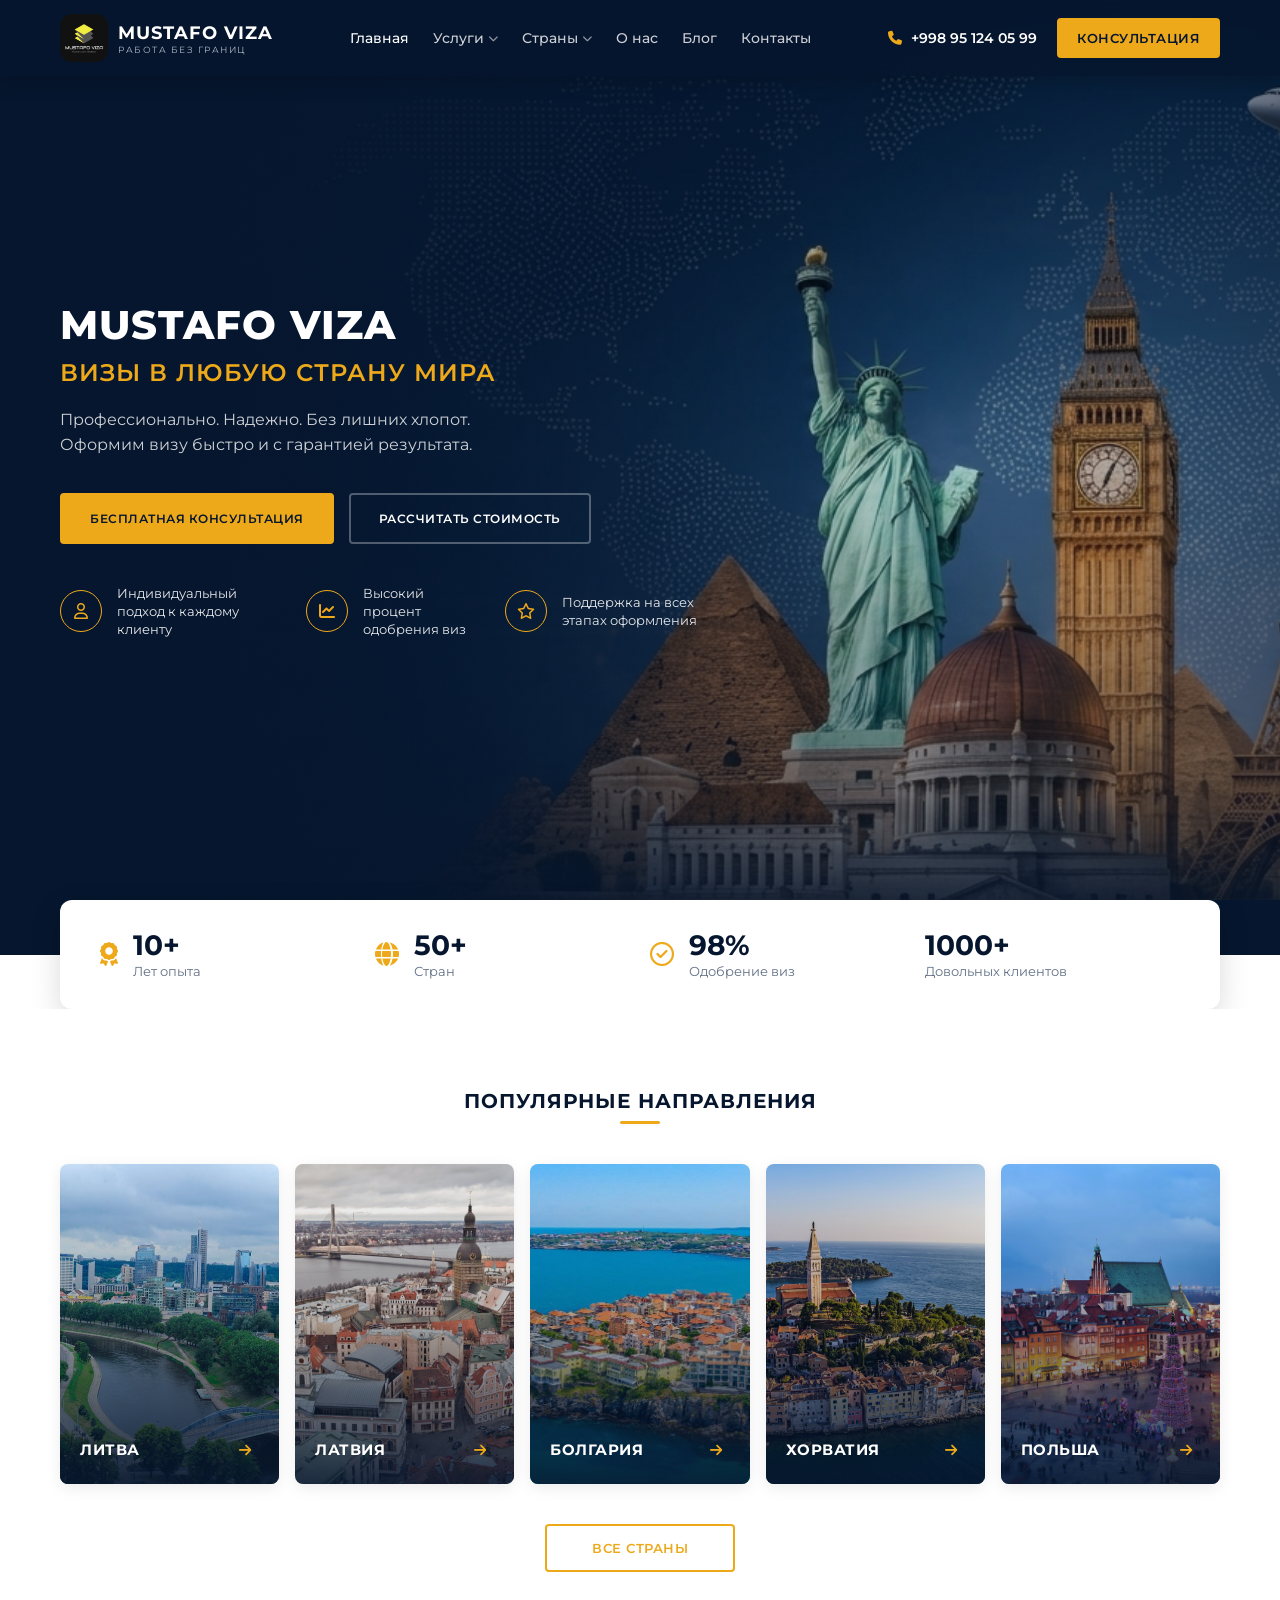
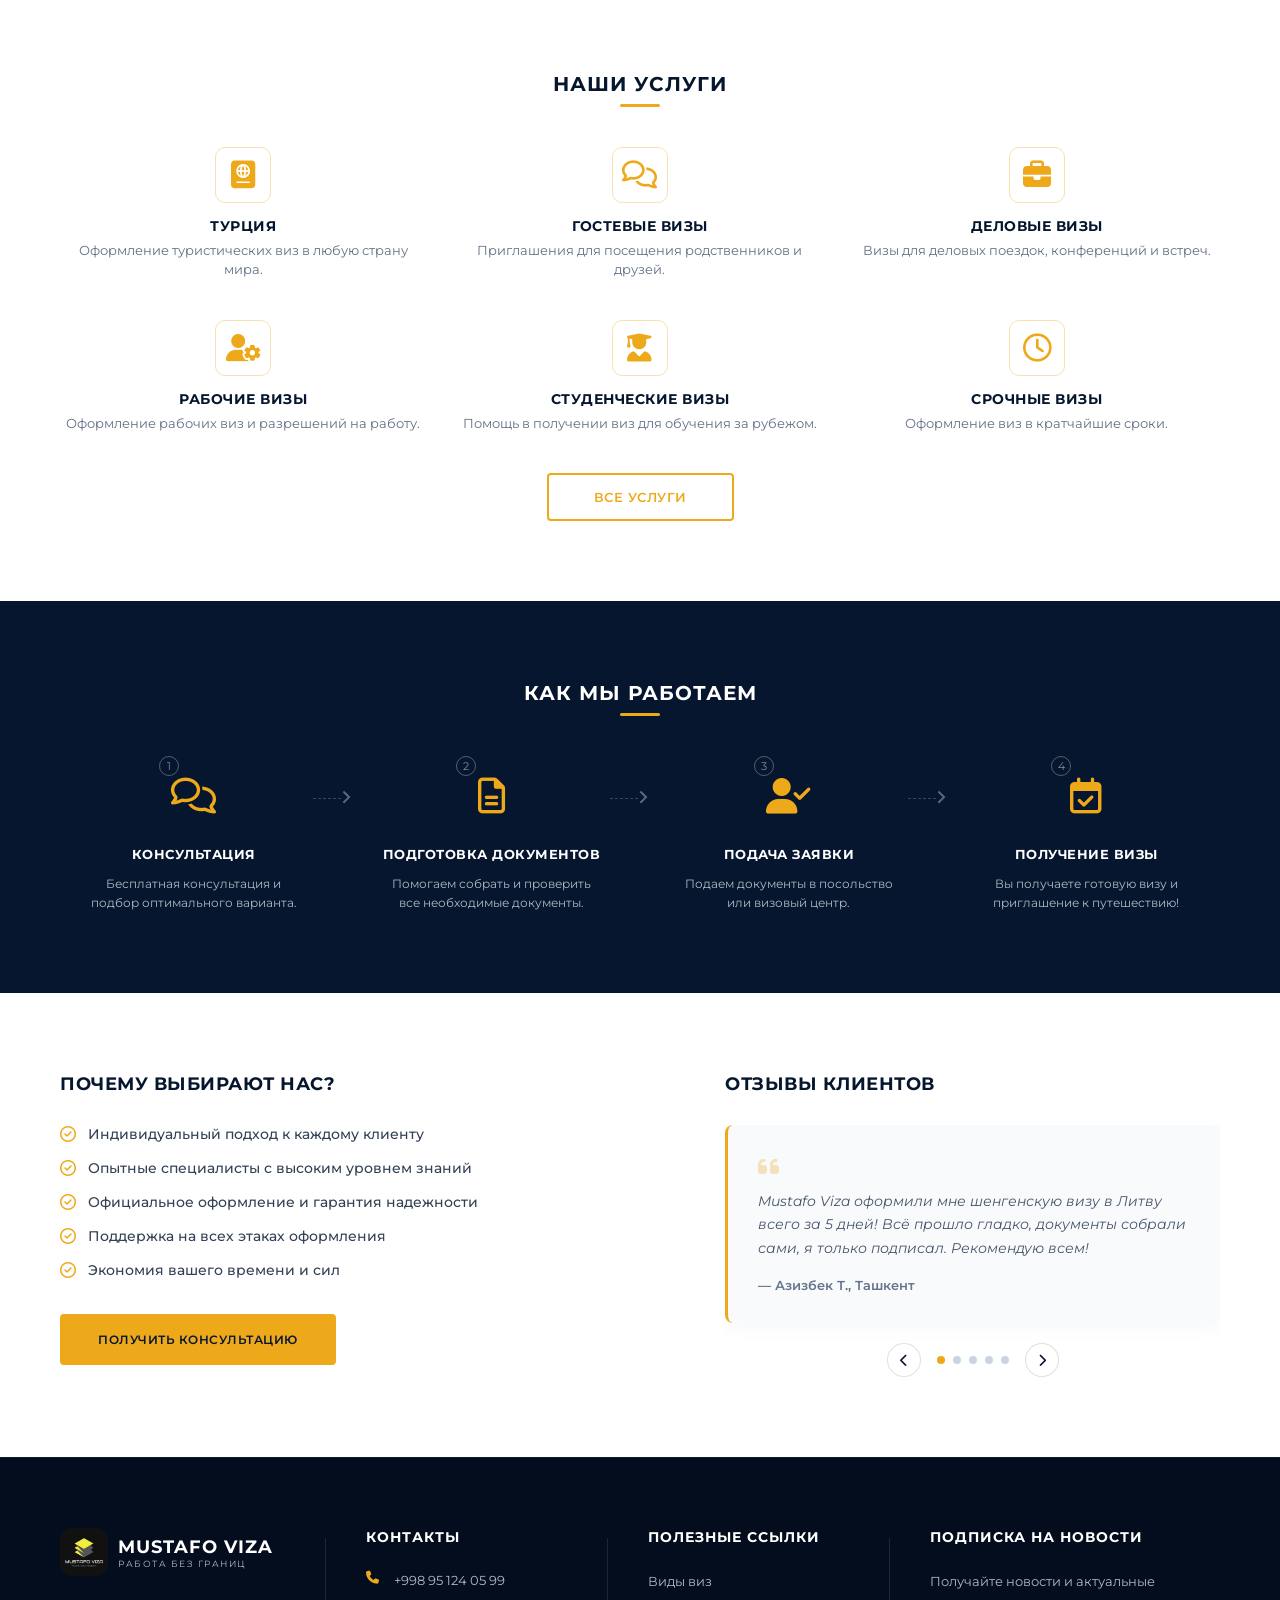
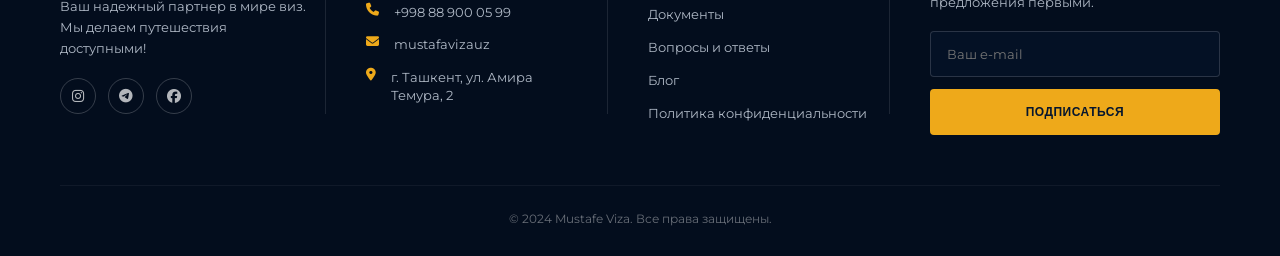
==== commit f7ff36a3: "fix places" ====
--- a/index.html
+++ b/index.html
@@ -165,8 +165,8 @@
                 </div>
 
                 <div class="directions__grid">
-                    <a href="lithuania.html" class="direction-card morph-card" data-img="https://images.unsplash.com/photo-1561542320-9a18cd340469?q=80&w=1200">
-                        <div class="direction-card__bg" style="background-image: url('https://images.unsplash.com/photo-1561542320-9a18cd340469?q=80&w=600');"></div>
+                    <a href="lithuania.html" class="direction-card morph-card" data-img="img_lithuania.jpg">
+                        <div class="direction-card__bg" style="background-image: url('img_lithuania.jpg');"></div>
                         <div class="direction-card__content">
                             <h3 class="direction-card__title">ЛИТВА</h3>
                             <div class="direction-card__arrow">
@@ -175,8 +175,8 @@
                         </div>
                     </a>
 
-                    <a href="latvia.html" class="direction-card morph-card" data-img="https://images.unsplash.com/photo-1569336415962-a4bd9f69cd83?q=80&w=1200">
-                        <div class="direction-card__bg" style="background-image: url('https://images.unsplash.com/photo-1569336415962-a4bd9f69cd83?q=80&w=600');"></div>
+                    <a href="latvia.html" class="direction-card morph-card" data-img="img_latvia.jpg">
+                        <div class="direction-card__bg" style="background-image: url('img_latvia.jpg');"></div>
                         <div class="direction-card__content">
                             <h3 class="direction-card__title">ЛАТВИЯ</h3>
                             <div class="direction-card__arrow">
@@ -185,8 +185,8 @@
                         </div>
                     </a>
 
-                    <a href="bulgaria.html" class="direction-card morph-card" data-img="https://images.unsplash.com/photo-1549488344-1f9b8d2bd1f3?q=80&w=1200">
-                        <div class="direction-card__bg" style="background-image: url('https://images.unsplash.com/photo-1549488344-1f9b8d2bd1f3?q=80&w=600');"></div>
+                    <a href="bulgaria.html" class="direction-card morph-card" data-img="img_bulgaria.jpg">
+                        <div class="direction-card__bg" style="background-image: url('img_bulgaria.jpg');"></div>
                         <div class="direction-card__content">
                             <h3 class="direction-card__title">БОЛГАРИЯ</h3>
                             <div class="direction-card__arrow">
@@ -195,8 +195,8 @@
                         </div>
                     </a>
 
-                    <a href="croatia.html" class="direction-card morph-card" data-img="https://images.unsplash.com/photo-1555992828-ca4dbe41d294?q=80&w=1200">
-                        <div class="direction-card__bg" style="background-image: url('https://images.unsplash.com/photo-1555992828-ca4dbe41d294?q=80&w=600');"></div>
+                    <a href="croatia.html" class="direction-card morph-card" data-img="img_croatia.jpg">
+                        <div class="direction-card__bg" style="background-image: url('img_croatia.jpg');"></div>
                         <div class="direction-card__content">
                             <h3 class="direction-card__title">ХОРВАТИЯ</h3>
                             <div class="direction-card__arrow">
@@ -205,8 +205,8 @@
                         </div>
                     </a>
 
-                    <a href="poland.html" class="direction-card morph-card" data-img="https://images.unsplash.com/photo-1519167758481-83f550bb49b3?q=80&w=1200">
-                        <div class="direction-card__bg" style="background-image: url('https://images.unsplash.com/photo-1519167758481-83f550bb49b3?q=80&w=600');"></div>
+                    <a href="poland.html" class="direction-card morph-card" data-img="img_poland.jpg">
+                        <div class="direction-card__bg" style="background-image: url('img_poland.jpg');"></div>
                         <div class="direction-card__content">
                             <h3 class="direction-card__title">ПОЛЬША</h3>
                             <div class="direction-card__arrow">
--- a/style.css
+++ b/style.css
@@ -1814,3 +1814,38 @@
     /* Hide consult button in header__actions on mobile — it's in nav now */
     .header__btn { display: none !important; }
 }
+
+/* Workflow arrow — вниз на мобильных */
+@media (max-width: 1024px) {
+    .workflow-step__arrow {
+        position: static;
+        display: flex;
+        flex-direction: column;
+        align-items: center;
+        margin: 16px auto 0;
+        width: fit-content;
+        gap: 0;
+    }
+
+    .workflow-step__arrow::before {
+        width: 1px;
+        height: 24px;
+        border-top: none;
+        border-left: 1px dashed rgba(255,255,255,0.2);
+    }
+
+    .workflow-step__arrow::after {
+        width: 7px;
+        height: 7px;
+        border-top: none;
+        border-right: none;
+        border-bottom: 2px solid rgba(255,255,255,0.35);
+        border-right: 2px solid rgba(255,255,255,0.35);
+        transform: rotate(45deg) translateY(-3px);
+    }
+
+    /* Скрываем стрелку у последнего шага */
+    .workflow-step:last-child .workflow-step__arrow {
+        display: none;
+    }
+}
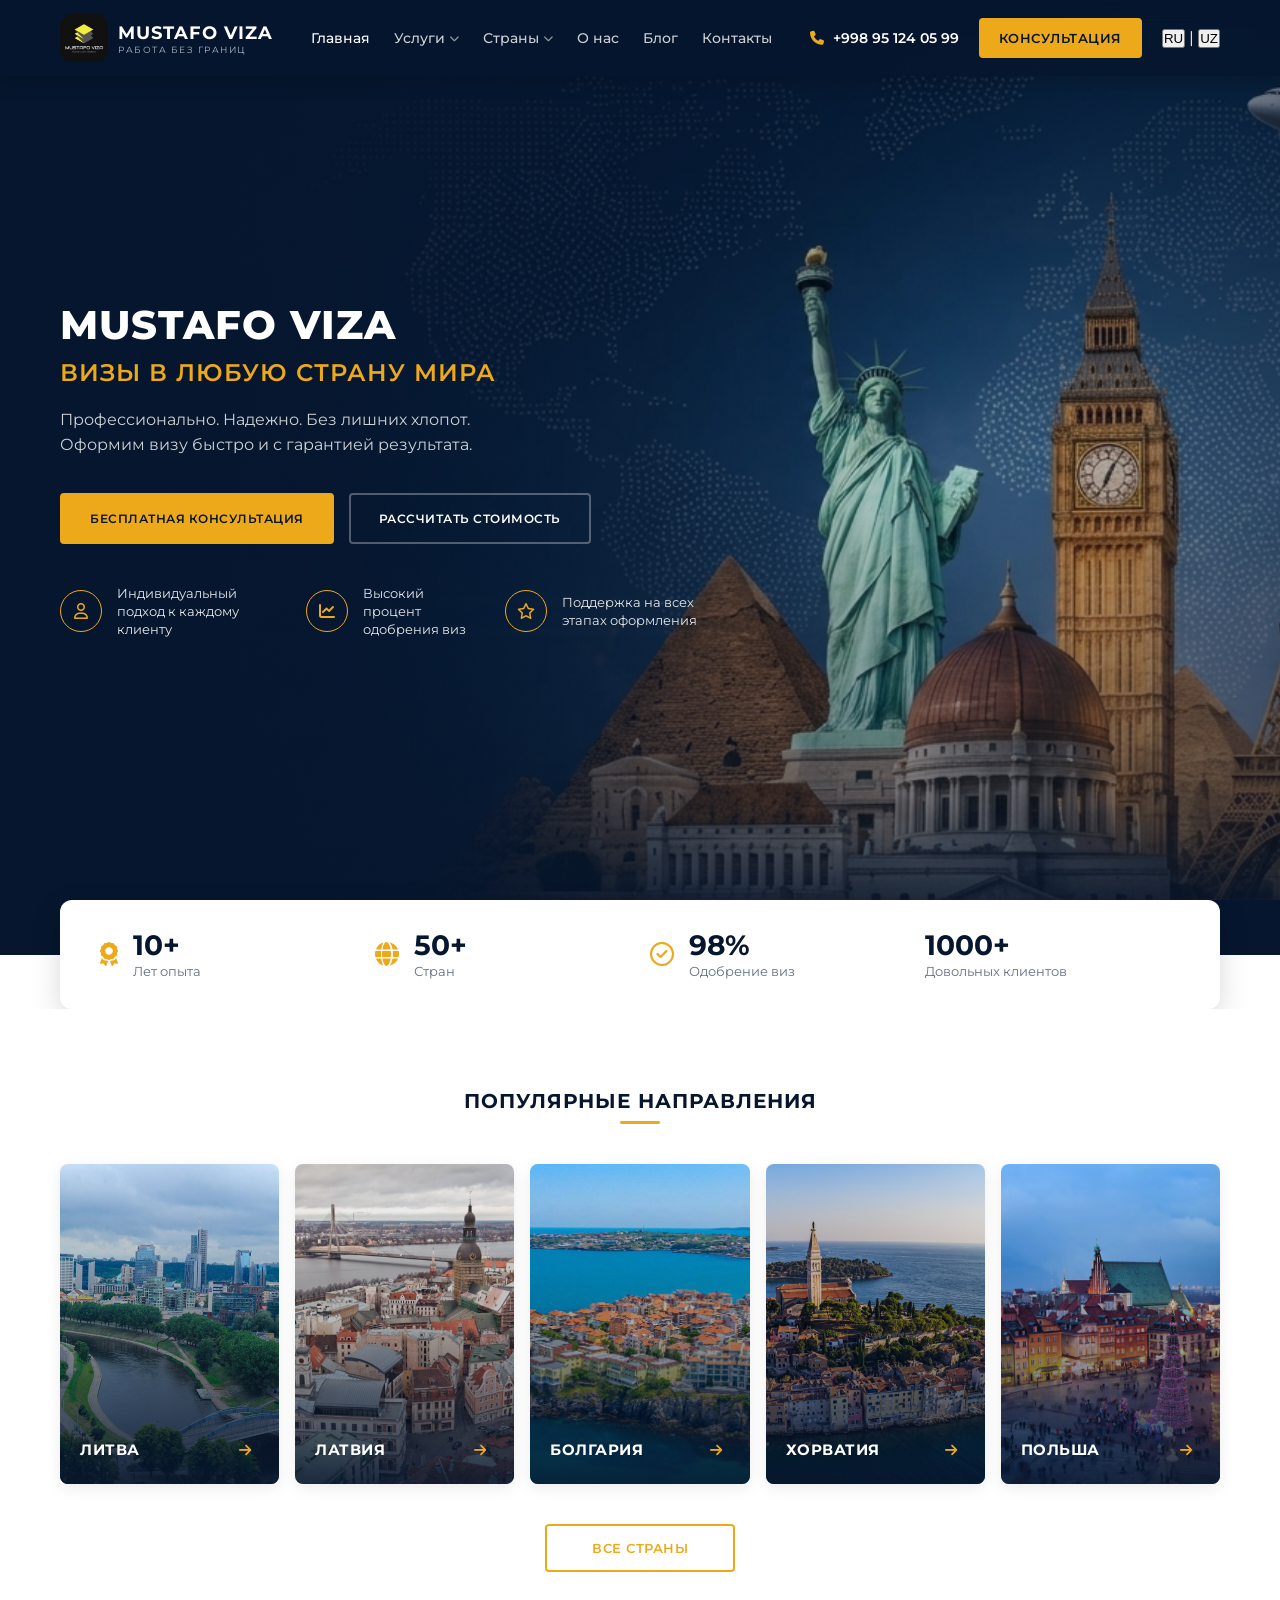
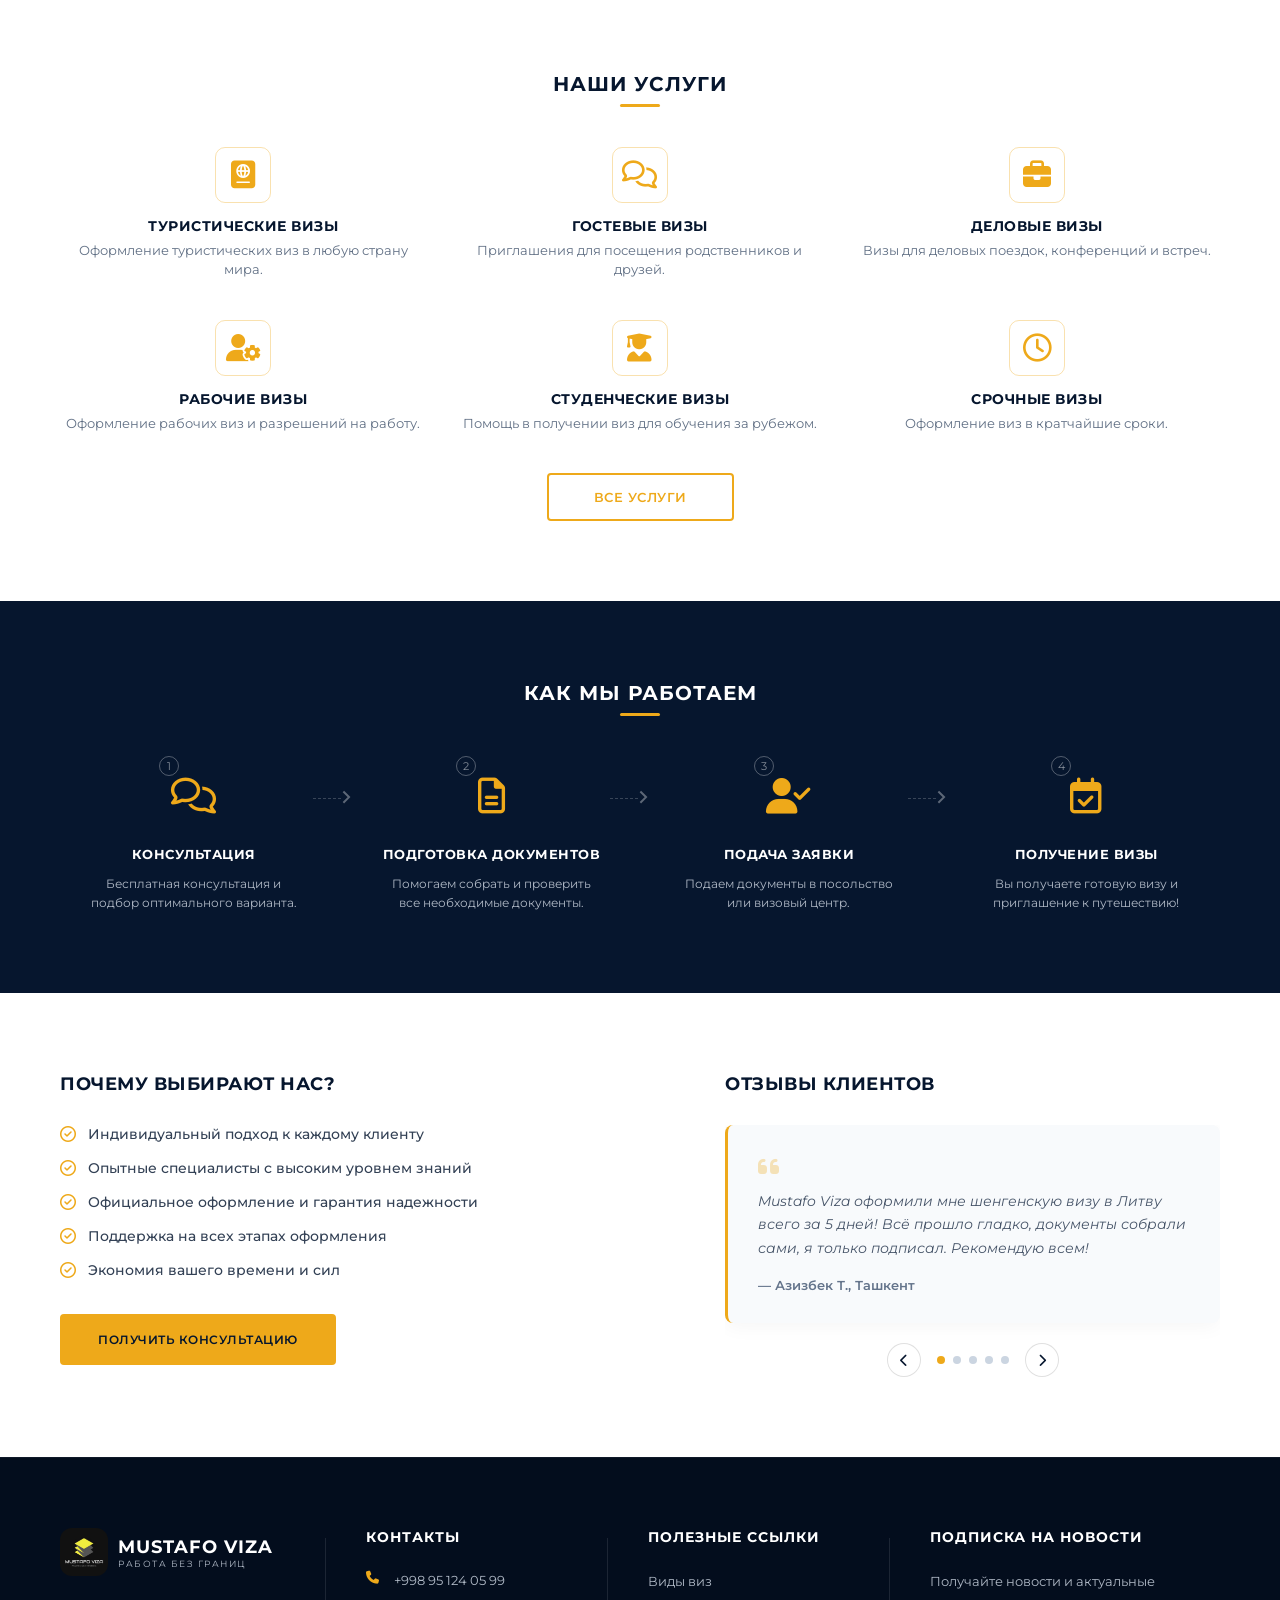
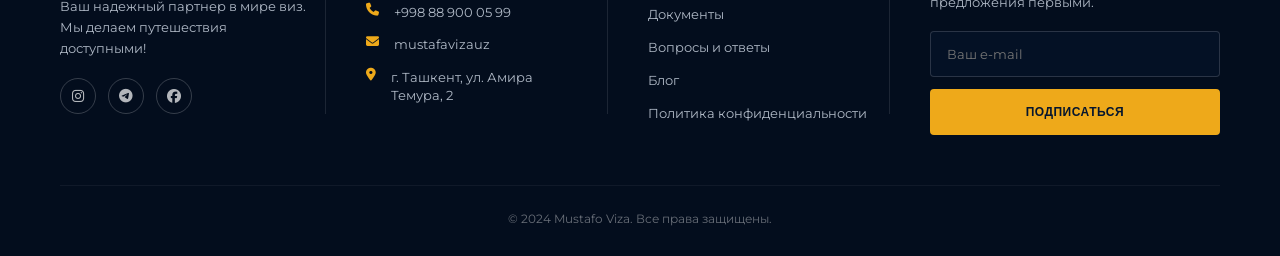
==== commit c78d9b5d: "fixing hahahahah" ====
--- a/index.html
+++ b/index.html
@@ -18,24 +18,24 @@
                 </div>
                 <div class="logo__text">
                     <span class="logo__title">MUSTAFO VIZA</span>
-                    <span class="logo__subtitle">РАБОТА БЕЗ ГРАНИЦ</span>
+                    <span class="logo__subtitle" data-i18n="subtitle">РАБОТА БЕЗ ГРАНИЦ</span>
                 </div>
             </a>
 
             <nav class="nav" id="nav-menu">
                 <ul class="nav__list">
-                    <li><a href="#home" class="nav__link active">Главная</a></li>
+                    <li><a href="#home" class="nav__link active" data-i18n="nav_home">Главная</a></li>
                     
                     <li class="nav__item dropdown">
                         <a href="#services" class="nav__link" id="services-toggle">
                             Услуги <i class="fa-solid fa-chevron-down drop-icon"></i>
                         </a>
                         <div class="dropdown__menu" id="services-dropdown">
-                            <a href="#" class="dropdown__item">Туристические визы</a>
-                            <a href="#" class="dropdown__item">Деловые визы</a>
-                            <a href="#" class="dropdown__item">Рабочие визы</a>
-                            <a href="#" class="dropdown__item">Студенческие визы</a>
-                            <a href="#" class="dropdown__item">Срочные визы</a>
+                            <a href="#" class="dropdown__item" data-i18n="nav_svc_tourist">Туристические визы</a>
+                            <a href="#" class="dropdown__item" data-i18n="nav_svc_biz">Деловые визы</a>
+                            <a href="#" class="dropdown__item" data-i18n="nav_svc_work">Рабочие визы</a>
+                            <a href="#" class="dropdown__item" data-i18n="nav_svc_study">Студенческие визы</a>
+                            <a href="#" class="dropdown__item" data-i18n="nav_svc_urgent">Срочные визы</a>
                         </div>
                     </li>
 
@@ -45,27 +45,27 @@
                         </a>
                         <div class="dropdown__menu dropdown__menu--countries" id="countries-dropdown">
                             <a href="#" class="dropdown__item">
-                                <span class="dropdown__code">LT</span> Литва
+                                <span class="dropdown__code">LT</span> <span data-i18n="nav_lt">Литва</span>
                             </a>
                             <a href="#" class="dropdown__item">
-                                <span class="dropdown__code">LV</span> Латвия
+                                <span class="dropdown__code">LV</span> <span data-i18n="nav_lv">Латвия</span>
                             </a>
                             <a href="#" class="dropdown__item">
-                                <span class="dropdown__code">BG</span> Болгария
+                                <span class="dropdown__code">BG</span> <span data-i18n="nav_bg">Болгария</span>
                             </a>
                             <a href="#" class="dropdown__item">
-                                <span class="dropdown__code">HR</span> Хорватия
+                                <span class="dropdown__code">HR</span> <span data-i18n="nav_hr">Хорватия</span>
                             </a>
                             <a href="#" class="dropdown__item">
-                                <span class="dropdown__code">PL</span> Польша
+                                <span class="dropdown__code">PL</span> <span data-i18n="nav_pl">Польша</span>
                             </a>
                         </div>
                     </li>
-                    <li><a href="#about" class="nav__link">О нас</a></li>
-                    <li><a href="#blog" class="nav__link">Блог</a></li>
-                    <li><a href="#footer" class="nav__link">Контакты</a></li>
+                    <li><a href="#about" class="nav__link" data-i18n="nav_about">О нас</a></li>
+                    <li><a href="#blog" class="nav__link" data-i18n="nav_blog">Блог</a></li>
+                    <li><a href="#footer" class="nav__link" data-i18n="nav_contacts">Контакты</a></li>
                     <li class="nav__consult-item">
-                        <a href="apply.html" class="btn btn--primary nav__consult-btn">Консультация</a>
+                        <a href="chat.html" class="btn btn--primary nav__consult-btn" data-i18n="nav_consult">Консультация</a>
                     </li>
                 </ul>
             </nav>
@@ -74,8 +74,13 @@
                 <a href="tel:+998951240599" class="header__phone">
                     <i class="fa-solid fa-phone phone-icon"></i> +998 95 124 05 99
                 </a>
-                <a href="apply.html" class="btn btn--primary header__btn">Консультация</a>
+                <a href="chat.html" class="btn btn--primary header__btn" data-i18n="nav_consult">Консультация</a>
                 
+                <div class="lang-switcher" id="lang-switcher">
+                    <button class="lang-btn" data-lang="ru">RU</button>
+                    <span class="lang-divider">|</span>
+                    <button class="lang-btn" data-lang="uz">UZ</button>
+                </div>
                 <button class="burger-menu" id="burger-btn" aria-label="Открыть меню">
                     <span></span>
                     <span></span>
@@ -91,29 +96,29 @@
         <div class="container hero__container">
             <div class="hero__content">
                 <h1 class="hero__title">MUSTAFO VIZA</h1>
-                <p class="hero__pretitle">ВИЗЫ В ЛЮБУЮ СТРАНУ МИРА</p>
+                <p class="hero__pretitle" data-i18n="hero_pretitle">ВИЗЫ В ЛЮБУЮ СТРАНУ МИРА</p>
                 <p class="hero__descr">
                     Профессионально. Надежно. Без лишних хлопот. <br>
                     Оформим визу быстро и с гарантией результата.
                 </p>
                 
                 <div class="hero__cta">
-                    <a href="#footer" class="btn btn--primary btn--large">Бесплатная консультация</a>
-                    <a href="#services" class="btn btn--outline btn--large">Рассчитать стоимость</a>
+                    <a href="#footer" class="btn btn--primary btn--large" data-i18n="hero_cta1">Бесплатная консультация</a>
+                    <a href="#services" class="btn btn--outline btn--large" data-i18n="hero_cta2">Рассчитать стоимость</a>
                 </div>
 
                 <div class="hero__features">
                     <div class="feature-item">
                         <div class="feature-item__icon"><i class="fa-regular fa-user"></i></div>
-                        <p class="feature-item__text">Индивидуальный подход к каждому клиенту</p>
+                        <p class="feature-item__text" data-i18n="feat1">Индивидуальный подход к каждому клиенту</p>
                     </div>
                     <div class="feature-item">
                         <div class="feature-item__icon"><i class="fa-solid fa-chart-line"></i></div>
-                        <p class="feature-item__text">Высокий процент одобрения виз</p>
+                        <p class="feature-item__text" data-i18n="feat2">Высокий процент одобрения виз</p>
                     </div>
                     <div class="feature-item">
                         <div class="feature-item__icon"><i class="fa-regular fa-star"></i></div>
-                        <p class="feature-item__text">Поддержка на всех этапах оформления</p>
+                        <p class="feature-item__text" data-i18n="feat3">Поддержка на всех этапах оформления</p>
                     </div>
                 </div>
             </div>
@@ -128,27 +133,27 @@
                     <div class="stat-card__icon"><i class="fa-solid fa-award"></i></div>
                     <div class="stat-card__info">
                         <h3>10+</h3>
-                        <p>Лет опыта</p>
+                        <p data-i18n="stat1_label">Лет опыта</p>
                     </div>
                 </div>
                 <div class="stat-card">
                     <div class="stat-card__icon"><i class="fa-solid fa-globe"></i></div>
                     <div class="stat-card__info">
                         <h3>50+</h3>
-                        <p>Стран</p>
+                        <p data-i18n="stat2_label">Стран</p>
                     </div>
                 </div>
                 <div class="stat-card">
                     <div class="stat-card__icon"><i class="fa-regular fa-circle-check"></i></div>
                     <div class="stat-card__info">
                         <h3>98%</h3>
-                        <p>Одобрение виз</p>
+                        <p data-i18n="stat3_label">Одобрение виз</p>
                     </div>
                 </div>
                 <div class="stat-card">
                     <div class="stat-card__info">
                         <h3>1000+</h3>
-                        <p>Довольных клиентов</p>
+                        <p data-i18n="stat4_label">Довольных клиентов</p>
                     </div>
                 </div>
             </div>
@@ -160,7 +165,7 @@
         <section class="directions" id="directions">
             <div class="container">
                 <div class="section-title-wrapper">
-                    <h2 class="section-title">ПОПУЛЯРНЫЕ НАПРАВЛЕНИЯ</h2>
+                    <h2 class="section-title" data-i18n="dir_title">ПОПУЛЯРНЫЕ НАПРАВЛЕНИЯ</h2>
                     <span class="section-title-line"></span>
                 </div>
 
@@ -168,7 +173,7 @@
                     <a href="lithuania.html" class="direction-card morph-card" data-img="img_lithuania.jpg">
                         <div class="direction-card__bg" style="background-image: url('img_lithuania.jpg');"></div>
                         <div class="direction-card__content">
-                            <h3 class="direction-card__title">ЛИТВА</h3>
+                            <h3 class="direction-card__title" data-i18n="dir_lt">ЛИТВА</h3>
                             <div class="direction-card__arrow">
                                 <i class="fa-solid fa-arrow-right"></i>
                             </div>
@@ -178,7 +183,7 @@
                     <a href="latvia.html" class="direction-card morph-card" data-img="img_latvia.jpg">
                         <div class="direction-card__bg" style="background-image: url('img_latvia.jpg');"></div>
                         <div class="direction-card__content">
-                            <h3 class="direction-card__title">ЛАТВИЯ</h3>
+                            <h3 class="direction-card__title" data-i18n="dir_lv">ЛАТВИЯ</h3>
                             <div class="direction-card__arrow">
                                 <i class="fa-solid fa-arrow-right"></i>
                             </div>
@@ -188,7 +193,7 @@
                     <a href="bulgaria.html" class="direction-card morph-card" data-img="img_bulgaria.jpg">
                         <div class="direction-card__bg" style="background-image: url('img_bulgaria.jpg');"></div>
                         <div class="direction-card__content">
-                            <h3 class="direction-card__title">БОЛГАРИЯ</h3>
+                            <h3 class="direction-card__title" data-i18n="dir_bg">БОЛГАРИЯ</h3>
                             <div class="direction-card__arrow">
                                 <i class="fa-solid fa-arrow-right"></i>
                             </div>
@@ -198,7 +203,7 @@
                     <a href="croatia.html" class="direction-card morph-card" data-img="img_croatia.jpg">
                         <div class="direction-card__bg" style="background-image: url('img_croatia.jpg');"></div>
                         <div class="direction-card__content">
-                            <h3 class="direction-card__title">ХОРВАТИЯ</h3>
+                            <h3 class="direction-card__title" data-i18n="dir_hr">ХОРВАТИЯ</h3>
                             <div class="direction-card__arrow">
                                 <i class="fa-solid fa-arrow-right"></i>
                             </div>
@@ -208,7 +213,7 @@
                     <a href="poland.html" class="direction-card morph-card" data-img="img_poland.jpg">
                         <div class="direction-card__bg" style="background-image: url('img_poland.jpg');"></div>
                         <div class="direction-card__content">
-                            <h3 class="direction-card__title">ПОЛЬША</h3>
+                            <h3 class="direction-card__title" data-i18n="dir_pl">ПОЛЬША</h3>
                             <div class="direction-card__arrow">
                                 <i class="fa-solid fa-arrow-right"></i>
                             </div>
@@ -217,7 +222,7 @@
                 </div>
 
                 <div class="section-btn-wrapper">
-                    <a href="#" class="btn btn--outline btn--action">Все страны</a>
+                    <a href="#" class="btn btn--outline btn--action" data-i18n="dir_btn">Все страны</a>
                 </div>
             </div>
         </section>
@@ -225,7 +230,7 @@
         <section class="services" id="services">
             <div class="container">
                 <div class="section-title-wrapper">
-                    <h2 class="section-title">НАШИ УСЛУГИ</h2>
+                    <h2 class="section-title" data-i18n="svc_title">НАШИ УСЛУГИ</h2>
                     <span class="section-title-line"></span>
                 </div>
 
@@ -233,54 +238,54 @@
                     <div class="service-item">
                         <div class="service-item__icon"><i class="fa-solid fa-passport"></i></div>
                         <div class="service-item__info">
-                            <h3 class="service-item__title">ТУРЦИЯ</h3>
-                            <p class="service-item__descr">Оформление туристических виз в любую страну мира.</p>
+                            <h3 class="service-item__title" data-i18n="svc1_title">ТУРИСТИЧЕСКИЕ ВИЗЫ</h3>
+                            <p class="service-item__descr" data-i18n="svc1_descr">Оформление туристических виз в любую страну мира.</p>
                         </div>
                     </div>
 
                     <div class="service-item">
                         <div class="service-item__icon"><i class="fa-regular fa-comments"></i></div>
                         <div class="service-item__info">
-                            <h3 class="service-item__title">ГОСТЕВЫЕ ВИЗЫ</h3>
-                            <p class="service-item__descr">Приглашения для посещения родственников и друзей.</p>
+                            <h3 class="service-item__title" data-i18n="svc2_title">ГОСТЕВЫЕ ВИЗЫ</h3>
+                            <p class="service-item__descr" data-i18n="svc2_descr">Приглашения для посещения родственников и друзей.</p>
                         </div>
                     </div>
 
                     <div class="service-item">
                         <div class="service-item__icon"><i class="fa-solid fa-briefcase"></i></div>
                         <div class="service-item__info">
-                            <h3 class="service-item__title">ДЕЛОВЫЕ ВИЗЫ</h3>
-                            <p class="service-item__descr">Визы для деловых поездок, конференций и встреч.</p>
+                            <h3 class="service-item__title" data-i18n="svc3_title">ДЕЛОВЫЕ ВИЗЫ</h3>
+                            <p class="service-item__descr" data-i18n="svc3_descr">Визы для деловых поездок, конференций и встреч.</p>
                         </div>
                     </div>
 
                     <div class="service-item">
                         <div class="service-item__icon"><i class="fa-solid fa-user-gear"></i></div>
                         <div class="service-item__info">
-                            <h3 class="service-item__title">РАБОЧИЕ ВИЗЫ</h3>
-                            <p class="service-item__descr">Оформление рабочих виз и разрешений на работу.</p>
+                            <h3 class="service-item__title" data-i18n="svc4_title">РАБОЧИЕ ВИЗЫ</h3>
+                            <p class="service-item__descr" data-i18n="svc4_descr">Оформление рабочих виз и разрешений на работу.</p>
                         </div>
                     </div>
 
                     <div class="service-item">
                         <div class="service-item__icon"><i class="fa-solid fa-user-graduate"></i></div>
                         <div class="service-item__info">
-                            <h3 class="service-item__title">СТУДЕНЧЕСКИЕ ВИЗЫ</h3>
-                            <p class="service-item__descr">Помощь в получении виз для обучения за рубежом.</p>
+                            <h3 class="service-item__title" data-i18n="svc5_title">СТУДЕНЧЕСКИЕ ВИЗЫ</h3>
+                            <p class="service-item__descr" data-i18n="svc5_descr">Помощь в получении виз для обучения за рубежом.</p>
                         </div>
                     </div>
 
                     <div class="service-item">
                         <div class="service-item__icon"><i class="fa-regular fa-clock"></i></div>
                         <div class="service-item__info">
-                            <h3 class="service-item__title">СРОЧНЫЕ ВИЗЫ</h3>
-                            <p class="service-item__descr">Оформление виз в кратчайшие сроки.</p>
+                            <h3 class="service-item__title" data-i18n="svc6_title">СРОЧНЫЕ ВИЗЫ</h3>
+                            <p class="service-item__descr" data-i18n="svc6_descr">Оформление виз в кратчайшие сроки.</p>
                         </div>
                     </div>
                 </div>
 
                 <div class="section-btn-wrapper">
-                    <a href="#" class="btn btn--outline btn--action">Все услуги</a>
+                    <a href="#" class="btn btn--outline btn--action" data-i18n="svc_btn">Все услуги</a>
                 </div>
             </div>
         </section>
@@ -290,7 +295,7 @@
     <section class="workflow" id="about">
         <div class="container">
             <div class="section-title-wrapper">
-                <h2 class="section-title section-title--white">КАК МЫ РАБОТАЕМ</h2>
+                <h2 class="section-title section-title--white" data-i18n="wf_title">КАК МЫ РАБОТАЕМ</h2>
                 <span class="section-title-line"></span>
             </div>
 
@@ -300,8 +305,8 @@
                     <div class="workflow-step__icon">
                         <i class="fa-regular fa-comments"></i>
                     </div>
-                    <h3 class="workflow-step__title">КОНСУЛЬТАЦИЯ</h3>
-                    <p class="workflow-step__descr">Бесплатная консультация и подбор оптимального варианта.</p>
+                    <h3 class="workflow-step__title" data-i18n="wf1_title">КОНСУЛЬТАЦИЯ</h3>
+                    <p class="workflow-step__descr" data-i18n="wf1_descr">Бесплатная консультация и подбор оптимального варианта.</p>
                     <div class="workflow-step__arrow"></div>
                 </div>
 
@@ -310,8 +315,8 @@
                     <div class="workflow-step__icon">
                         <i class="fa-regular fa-file-lines"></i>
                     </div>
-                    <h3 class="workflow-step__title">ПОДГОТОВКА ДОКУМЕНТОВ</h3>
-                    <p class="workflow-step__descr">Помогаем собрать и проверить все необходимые документы.</p>
+                    <h3 class="workflow-step__title" data-i18n="wf2_title">ПОДГОТОВКА ДОКУМЕНТОВ</h3>
+                    <p class="workflow-step__descr" data-i18n="wf2_descr">Помогаем собрать и проверить все необходимые документы.</p>
                     <div class="workflow-step__arrow"></div>
                 </div>
 
@@ -320,8 +325,8 @@
                     <div class="workflow-step__icon">
                         <i class="fa-solid fa-user-check"></i>
                     </div>
-                    <h3 class="workflow-step__title">ПОДАЧА ЗАЯВКИ</h3>
-                    <p class="workflow-step__descr">Подаем документы в посольство или визовый центр.</p>
+                    <h3 class="workflow-step__title" data-i18n="wf3_title">ПОДАЧА ЗАЯВКИ</h3>
+                    <p class="workflow-step__descr" data-i18n="wf3_descr">Подаем документы в посольство или визовый центр.</p>
                     <div class="workflow-step__arrow"></div>
                 </div>
 
@@ -330,8 +335,8 @@
                     <div class="workflow-step__icon">
                         <i class="fa-regular fa-calendar-check"></i>
                     </div>
-                    <h3 class="workflow-step__title">ПОЛУЧЕНИЕ ВИЗЫ</h3>
-                    <p class="workflow-step__descr">Вы получаете готовую визу и приглашение к путешествию!</p>
+                    <h3 class="workflow-step__title" data-i18n="wf4_title">ПОЛУЧЕНИЕ ВИЗЫ</h3>
+                    <p class="workflow-step__descr" data-i18n="wf4_descr">Вы получаете готовую визу и приглашение к путешествию!</p>
                 </div>
             </div>
         </div>
@@ -341,34 +346,34 @@
         <div class="container features-reviews__grid">
             
             <div class="features-block">
-                <h2 class="block-title">ПОЧЕМУ ВЫБИРАЮТ НАС?</h2>
+                <h2 class="block-title" data-i18n="feats_title">ПОЧЕМУ ВЫБИРАЮТ НАС?</h2>
                 <ul class="features-list">
                     <li class="features-list__item">
                         <i class="fa-regular fa-circle-check list-icon"></i>
-                        <span>Индивидуальный подход к каждому клиенту</span>
+                        <span data-i18n="feats1">Индивидуальный подход к каждому клиенту</span>
                     </li>
                     <li class="features-list__item">
                         <i class="fa-regular fa-circle-check list-icon"></i>
-                        <span>Опытные специалисты с высоким уровнем знаний</span>
+                        <span data-i18n="feats2">Опытные специалисты с высоким уровнем знаний</span>
                     </li>
                     <li class="features-list__item">
                         <i class="fa-regular fa-circle-check list-icon"></i>
-                        <span>Официальное оформление и гарантия надежности</span>
+                        <span data-i18n="feats3">Официальное оформление и гарантия надежности</span>
                     </li>
                     <li class="features-list__item">
                         <i class="fa-regular fa-circle-check list-icon"></i>
-                        <span>Поддержка на всех этаках оформления</span>
+                        <span data-i18n="feats4">Поддержка на всех этапах оформления</span>
                     </li>
                     <li class="features-list__item">
                         <i class="fa-regular fa-circle-check list-icon"></i>
-                        <span>Экономия вашего времени и сил</span>
+                        <span data-i18n="feats5">Экономия вашего времени и сил</span>
                     </li>
                 </ul>
-                <a href="apply.html" class="btn btn--primary btn--large features-block__btn">Получить консультацию</a>
+                <a href="chat.html" class="btn btn--primary btn--large features-block__btn" data-i18n="feats_btn">Получить консультацию</a>
             </div>
 
             <div class="reviews-block">
-                <h2 class="block-title">ОТЗЫВЫ КЛИЕНТОВ</h2>
+                <h2 class="block-title" data-i18n="reviews_title">ОТЗЫВЫ КЛИЕНТОВ</h2>
                 
                 <div class="reviews-slider" id="reviews-slider">
                     <div class="review-card active" data-index="0">
@@ -423,7 +428,7 @@
                         <img src="logo.png" class="logo__img-icon" alt="Mustafo Viza Logo">
                         <div class="logo__text">
                             <span class="logo__title">MUSTAFO VIZA</span>
-                            <span class="logo__subtitle">РАБОТА БЕЗ ГРАНИЦ</span>
+                            <span class="logo__subtitle" data-i18n="subtitle">РАБОТА БЕЗ ГРАНИЦ</span>
                         </div>
                     </div>
                     <p class="footer__text">Ваш надежный партнер в мире виз. Мы делаем путешествия доступными!</p>
@@ -435,7 +440,7 @@
                 </div>
 
                 <div class="footer__col">
-                    <h4 class="footer__title">КОНТАКТЫ</h4>
+                    <h4 class="footer__title" data-i18n="footer_contacts">КОНТАКТЫ</h4>
                     <ul class="footer__contacts">
                         <li><i class="fa-solid fa-phone phone-icon"></i> <a href="tel:+998951240599">+998 95 124 05 99</a></li>
                         <li><i class="fa-solid fa-phone phone-icon"></i> <a href="tel:+998889000599">+998 88 900 05 99</a></li>
@@ -445,29 +450,29 @@
                 </div>
 
                 <div class="footer__col">
-                    <h4 class="footer__title">ПОЛЕЗНЫЕ ССЫЛКИ</h4>
+                    <h4 class="footer__title" data-i18n="footer_links">ПОЛЕЗНЫЕ ССЫЛКИ</h4>
                     <ul class="footer__links">
-                        <li><a href="#services">Виды виз</a></li>
-                        <li><a href="#about">Документы</a></li>
-                        <li><a href="#blog">Вопросы и ответы</a></li>
-                        <li><a href="#blog">Блог</a></li>
-                        <li><a href="#">Политика конфиденциальности</a></li>
+                        <li><a href="#services" data-i18n="footer_link1">Виды виз</a></li>
+                        <li><a href="#about" data-i18n="footer_link2">Документы</a></li>
+                        <li><a href="#blog" data-i18n="footer_link3">Вопросы и ответы</a></li>
+                        <li><a href="#blog"><span data-i18n="footer_link4">Блог</span></a></li>
+                        <li><a href="#" data-i18n="footer_link5">Политика конфиденциальности</a></li>
                     </ul>
                 </div>
 
                 <div class="footer__col">
-                    <h4 class="footer__title">ПОДПИСКА НА НОВОСТИ</h4>
-                    <p class="footer__text footer__text--subscribe">Получайте новости и актуальные предложения первыми.</p>
+                    <h4 class="footer__title" data-i18n="footer_sub">ПОДПИСКА НА НОВОСТИ</h4>
+                    <p class="footer__text footer__text--subscribe" data-i18n="footer_sub_text">Получайте новости и актуальные предложения первыми.</p>
                     <form class="footer__form">
-                        <input type="email" placeholder="Ваш e-mail" required class="footer__input">
-                        <button type="submit" class="btn btn--primary footer__btn">ПОДПИСАТЬСЯ</button>
+                        <input type="email" placeholder="Ваш e-mail" data-i18n-ph="footer_email_ph" required class="footer__input">
+                        <button type="submit" class="btn btn--primary footer__btn" data-i18n="footer_sub_btn">ПОДПИСАТЬСЯ</button>
                     </form>
                 </div>
 
             </div>
 
             <div class="footer__bottom">
-                <p>&copy; 2024 Mustafe Viza. Все права защищены.</p>
+                <p><span data-i18n="footer_copy">© 2024 Mustafo Viza. Все права защищены.</span></p>
             </div>
         </div>
     </footer>
@@ -477,6 +482,7 @@
     <div class="morph-overlay" id="morph-overlay">
         <div class="morph-overlay__img" id="morph-overlay-img"></div>
     </div>
+    <script src="i18n.js"></script>
     <script src="script.js"></script>
     <script>
         sessionStorage.setItem('visited', '1');
--- a/style.css
+++ b/style.css
@@ -1287,7 +1287,8 @@
 
     .stat-card {
         flex-direction: column;
-        align-items: flex-start;
+        align-items: center;
+        text-align: center;
         gap: 8px;
     }
 
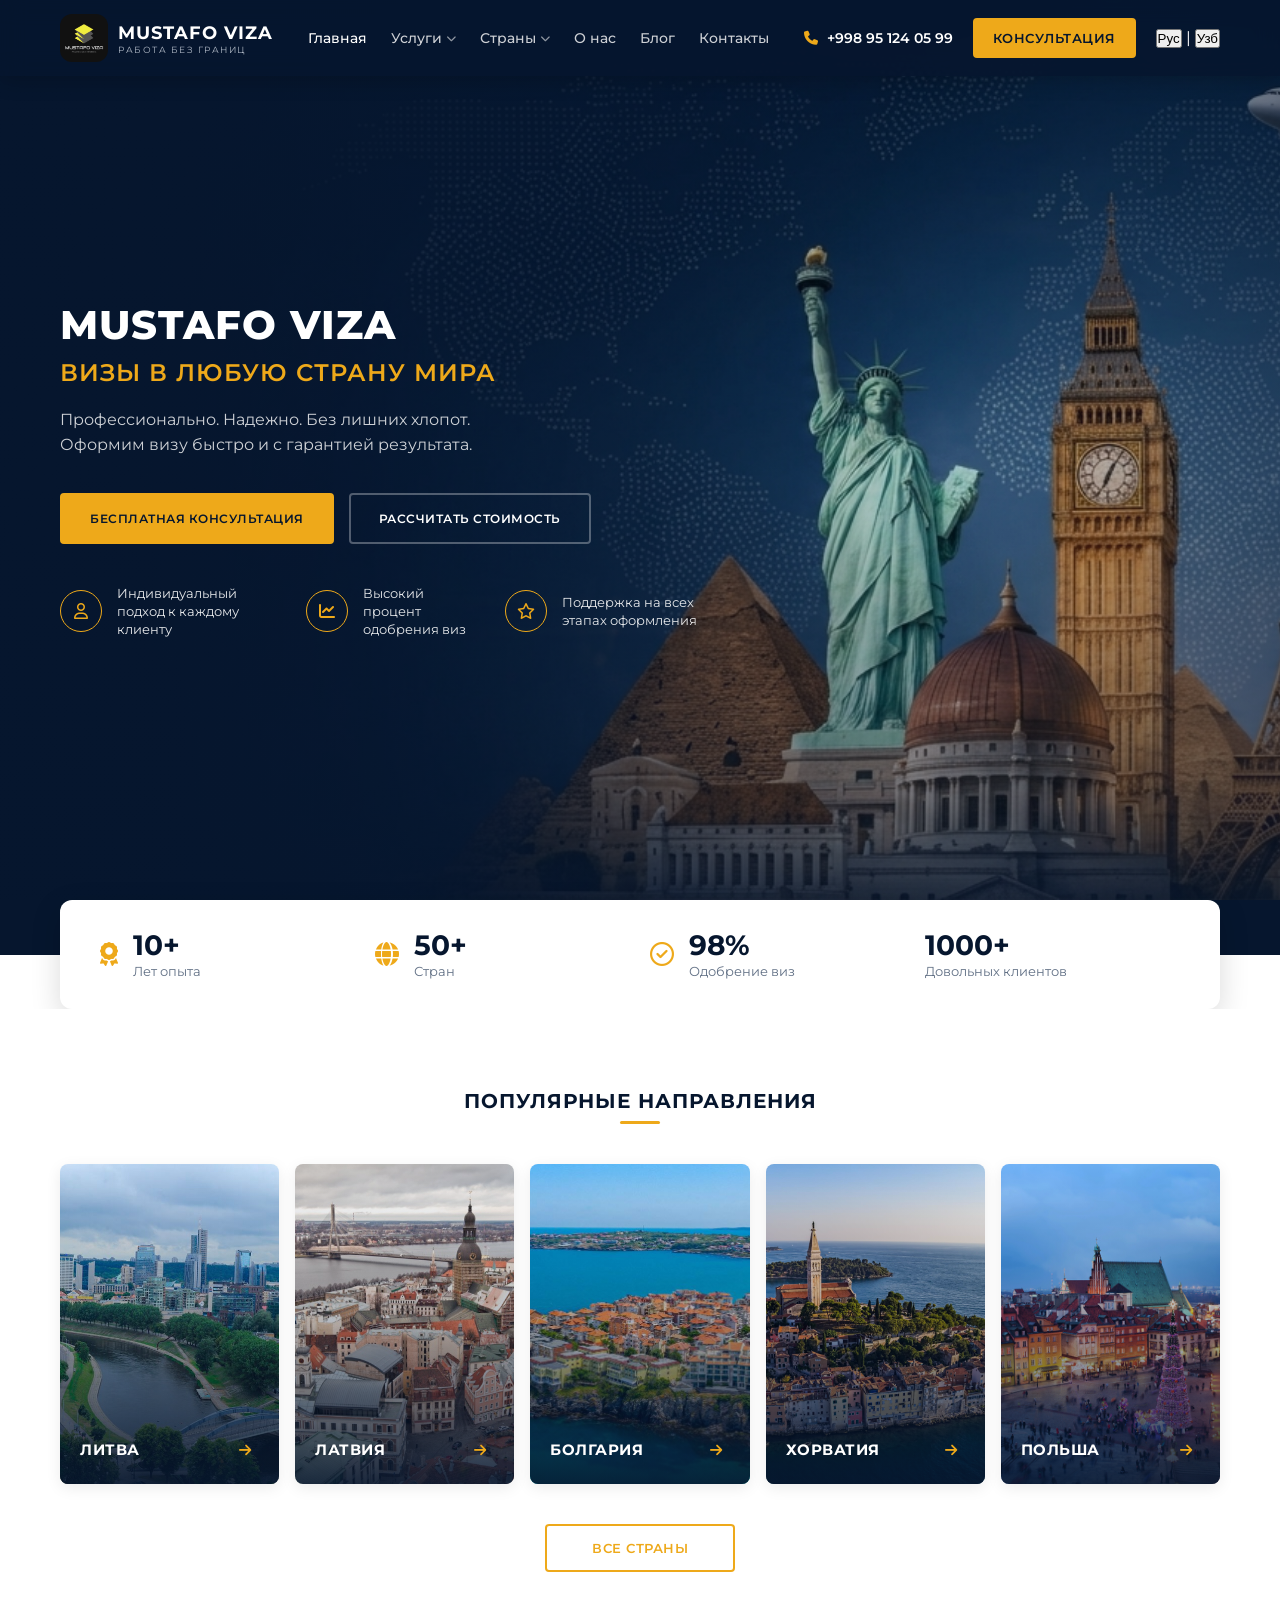
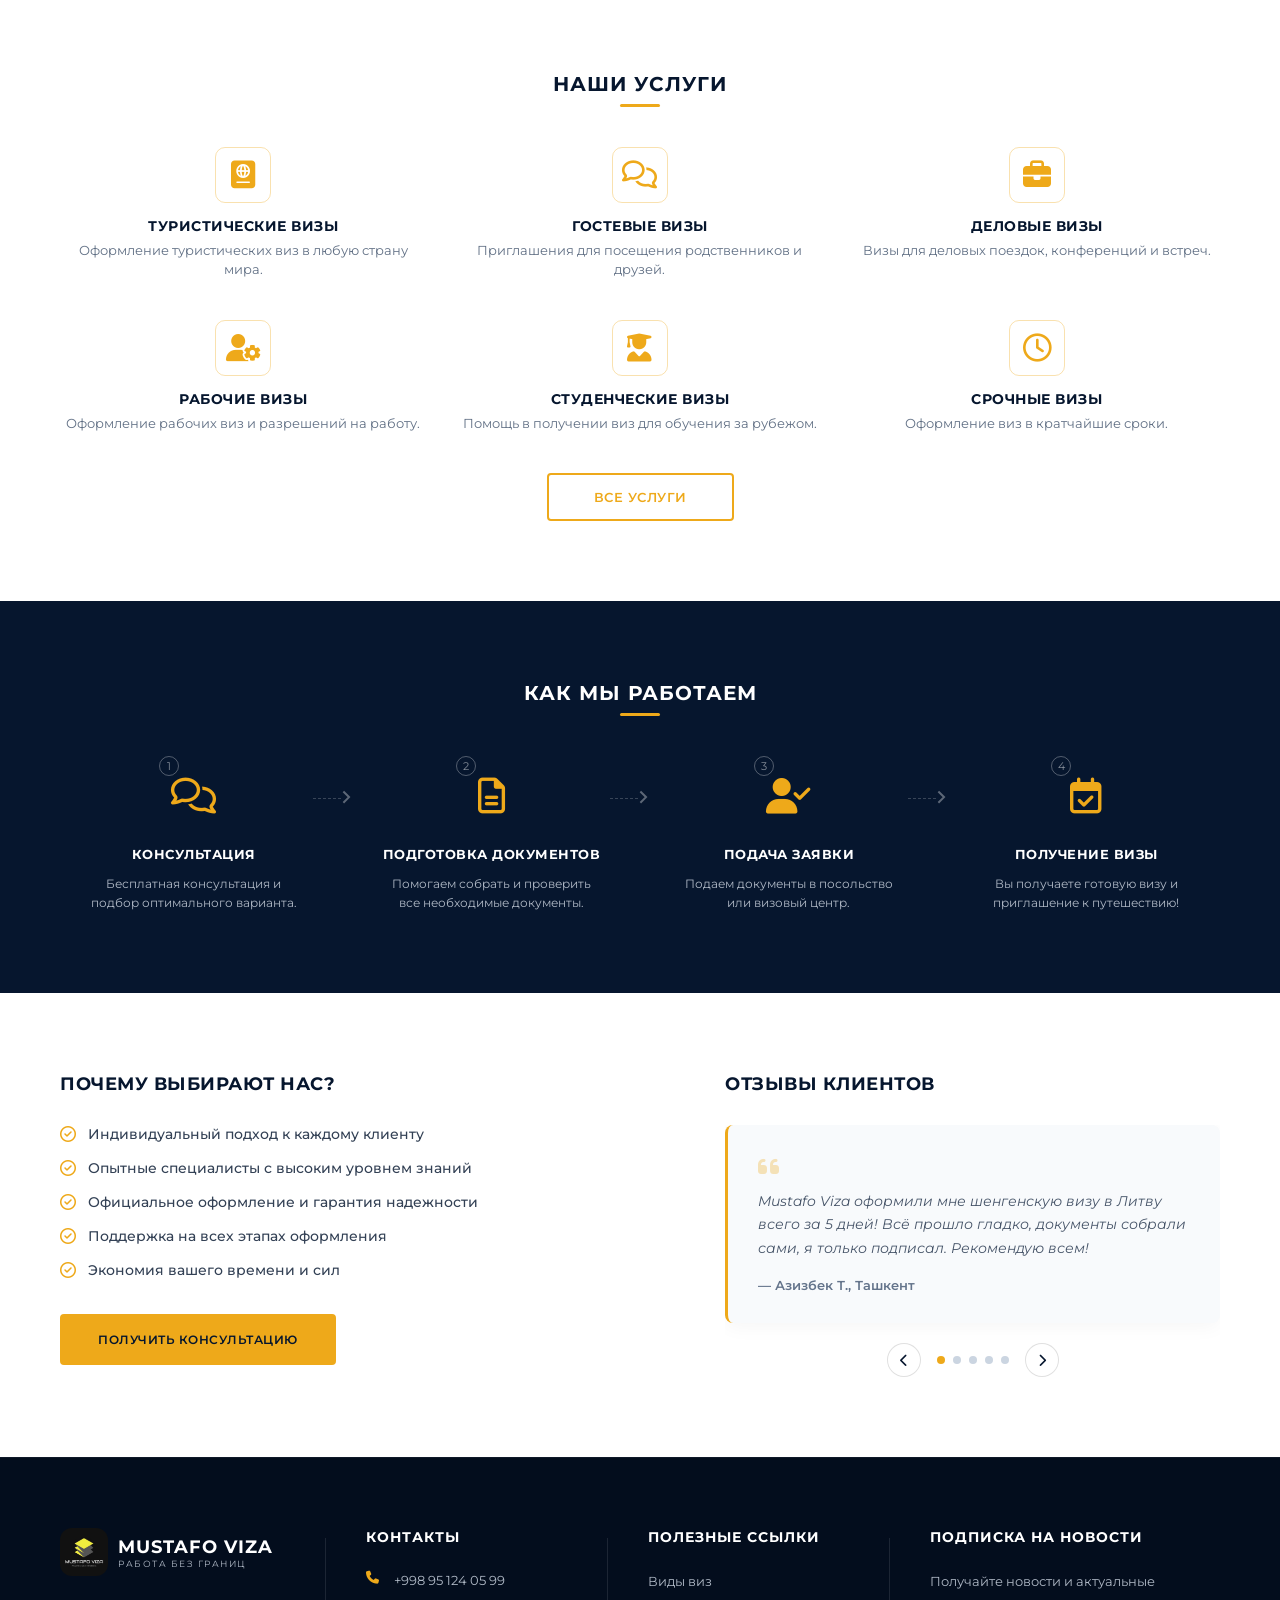
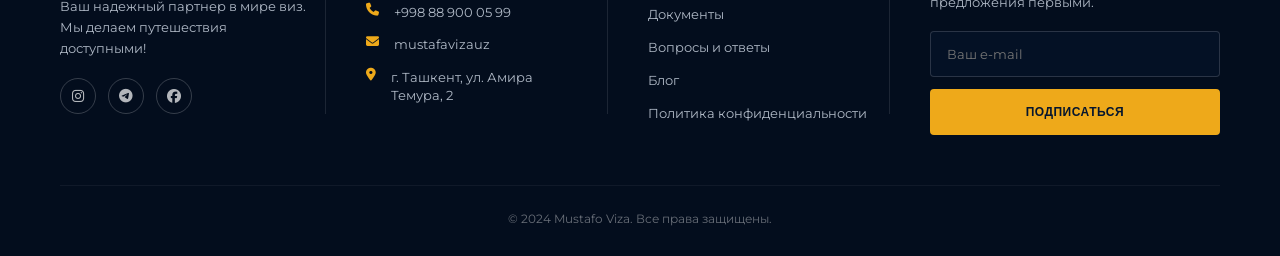
==== commit cd245285: "fix" ====
--- a/index.html
+++ b/index.html
@@ -77,9 +77,9 @@
                 <a href="chat.html" class="btn btn--primary header__btn" data-i18n="nav_consult">Консультация</a>
                 
                 <div class="lang-switcher" id="lang-switcher">
-                    <button class="lang-btn" data-lang="ru">RU</button>
+                    <button class="lang-btn" data-lang="ru">Рус</button>
                     <span class="lang-divider">|</span>
-                    <button class="lang-btn" data-lang="uz">UZ</button>
+                    <button class="lang-btn" data-lang="uz">Узб</button>
                 </div>
                 <button class="burger-menu" id="burger-btn" aria-label="Открыть меню">
                     <span></span>
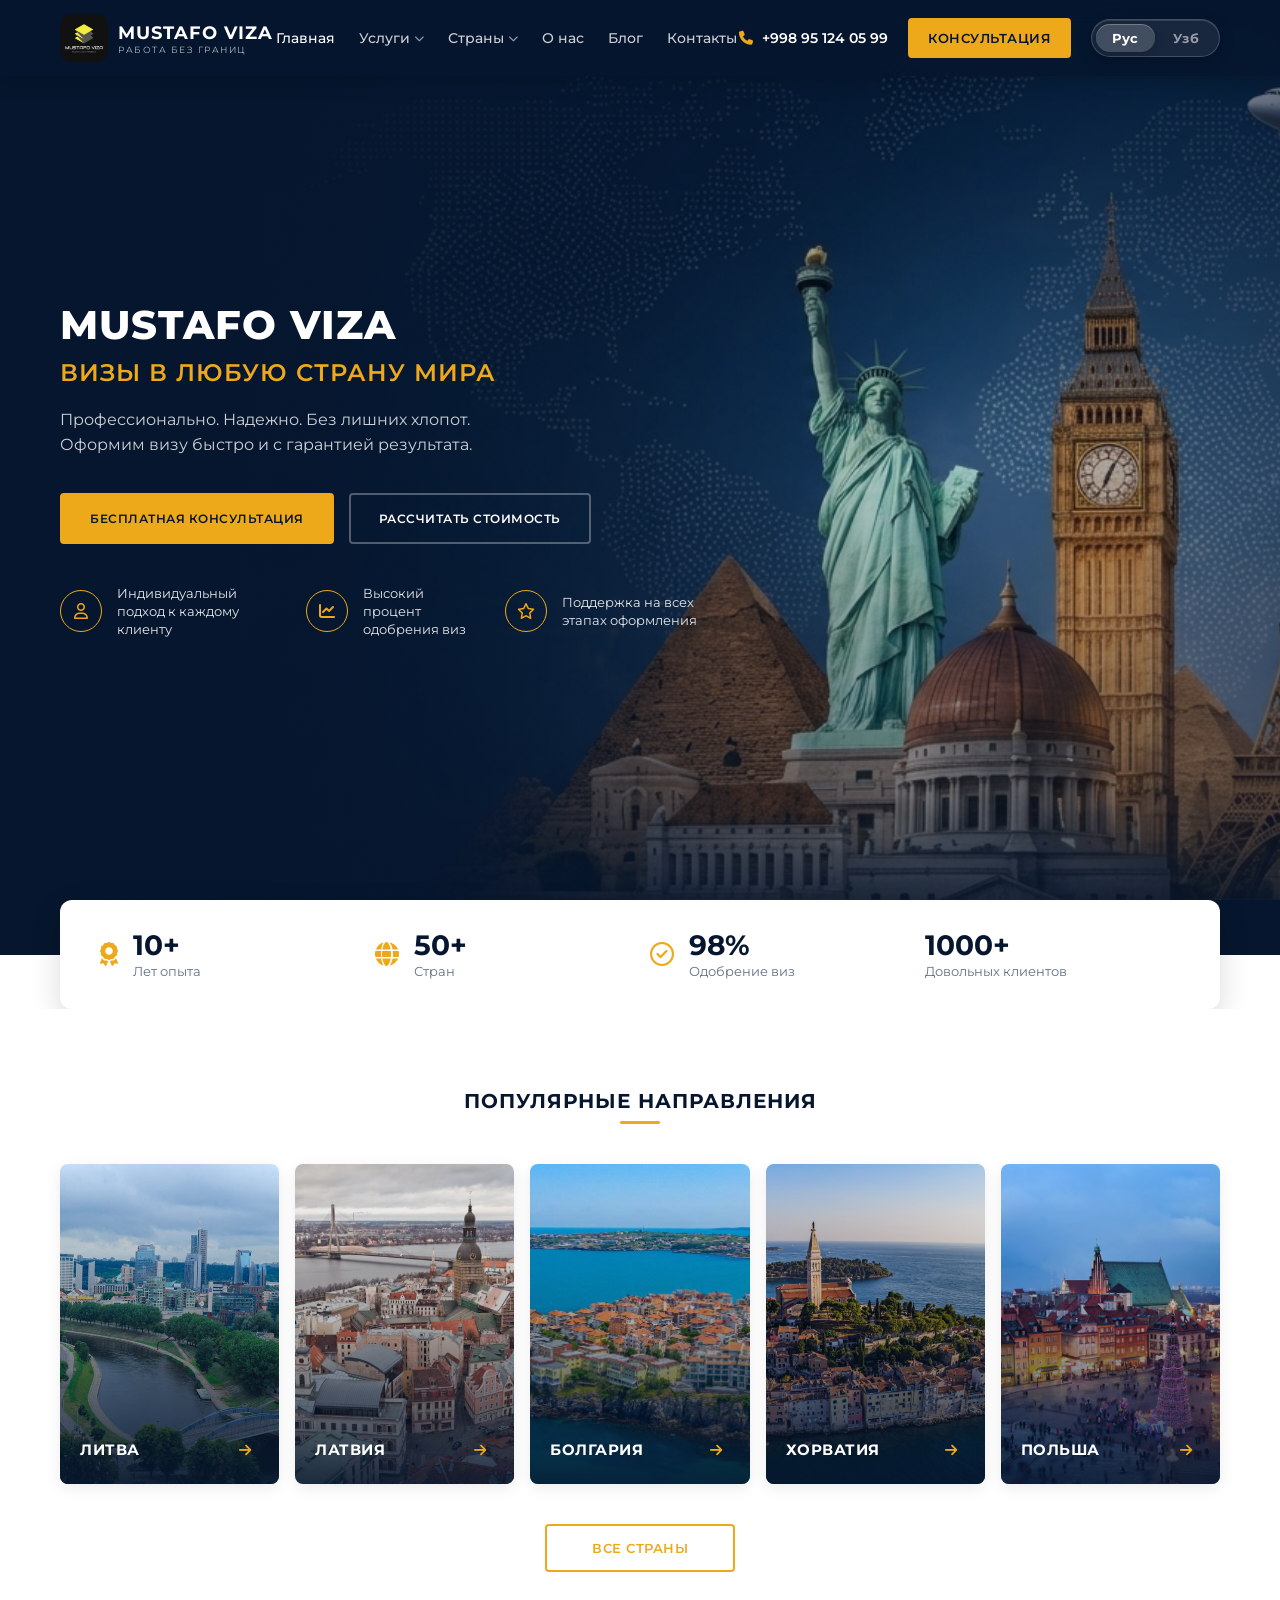
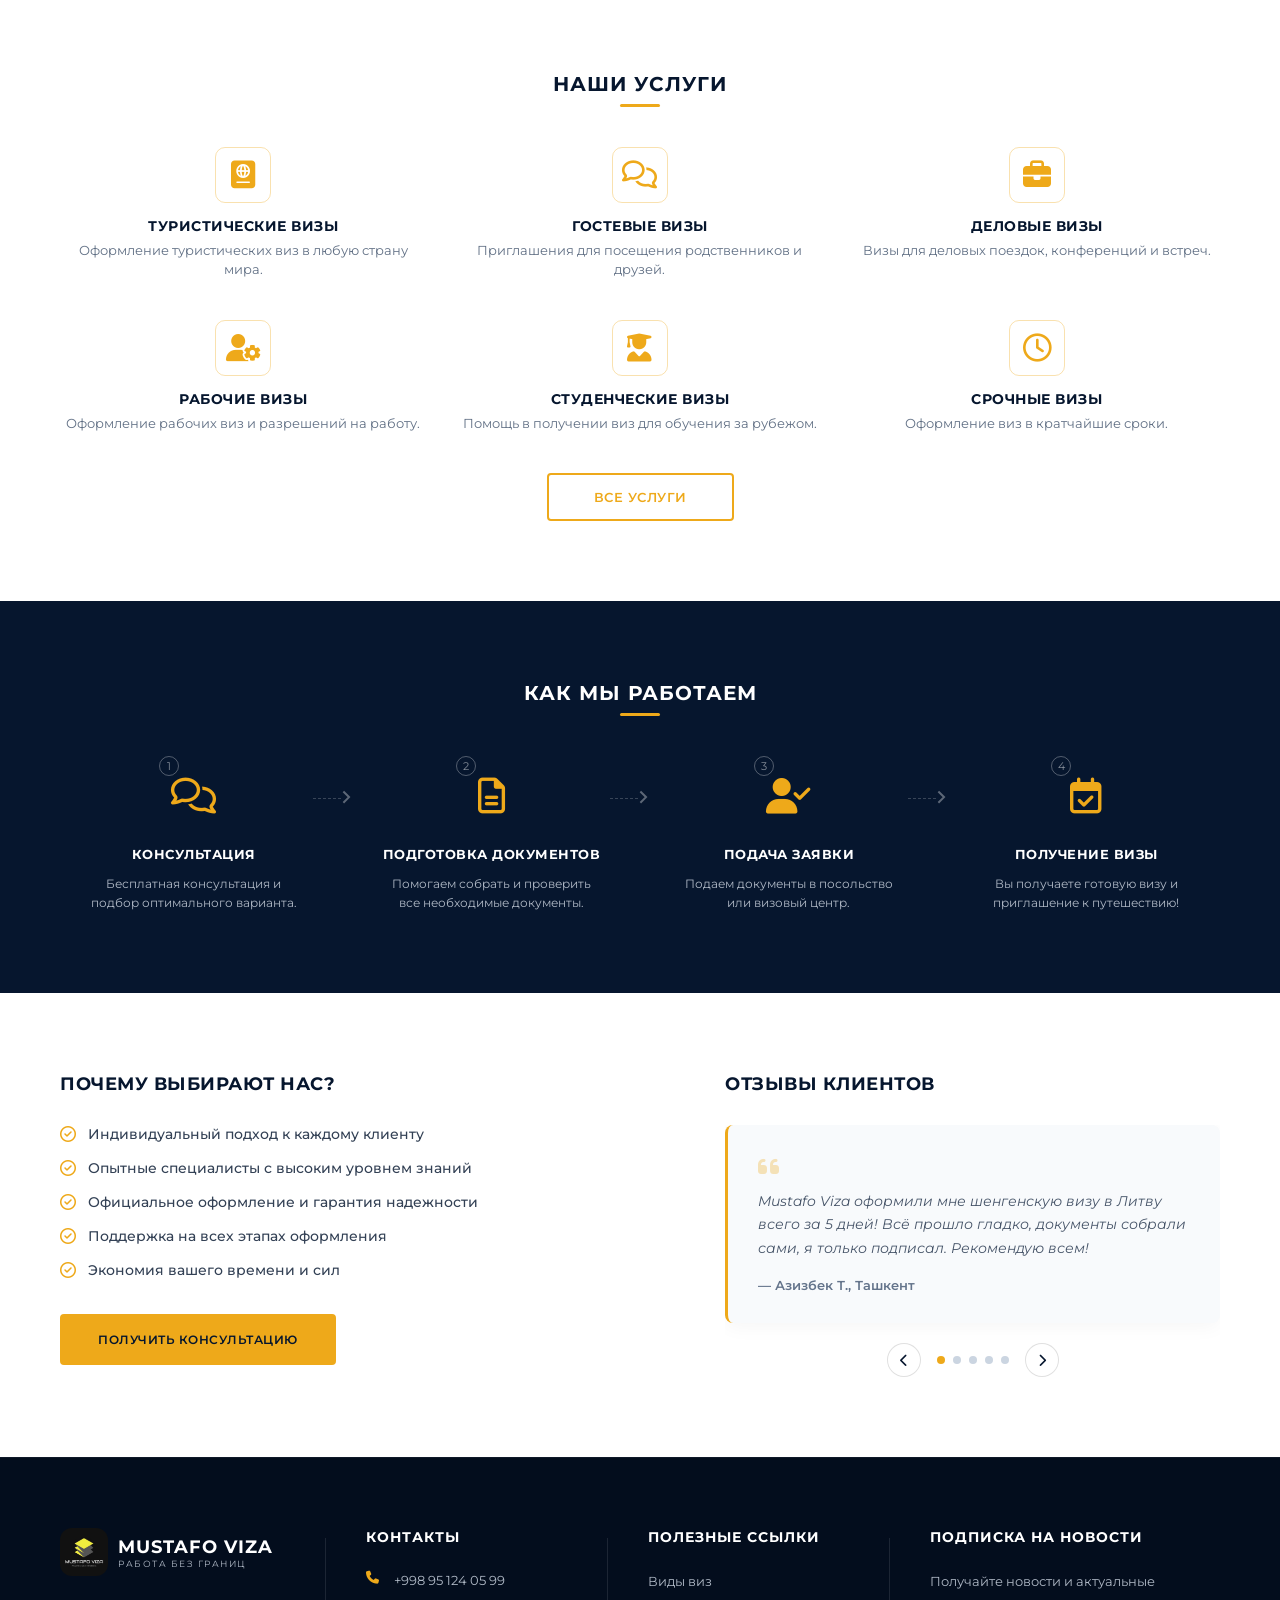
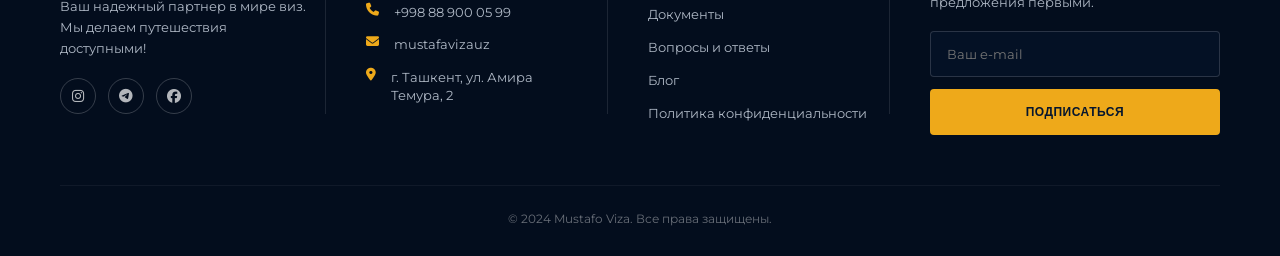
==== commit 8f087dba: "фикс" ====
--- a/index.html
+++ b/index.html
@@ -27,9 +27,7 @@
                     <li><a href="#home" class="nav__link active" data-i18n="nav_home">Главная</a></li>
                     
                     <li class="nav__item dropdown">
-                        <a href="#services" class="nav__link" id="services-toggle">
-                            Услуги <i class="fa-solid fa-chevron-down drop-icon"></i>
-                        </a>
+                        <a href="#services" class="nav__link" id="services-toggle"><span data-i18n="nav_services">Услуги</span> <i class="fa-solid fa-chevron-down drop-icon"></i></a>
                         <div class="dropdown__menu" id="services-dropdown">
                             <a href="#" class="dropdown__item" data-i18n="nav_svc_tourist">Туристические визы</a>
                             <a href="#" class="dropdown__item" data-i18n="nav_svc_biz">Деловые визы</a>
@@ -40,9 +38,7 @@
                     </li>
 
                     <li class="nav__item dropdown">
-                        <a href="#directions" class="nav__link" id="countries-toggle">
-                            Страны <i class="fa-solid fa-chevron-down drop-icon"></i>
-                        </a>
+                        <a href="#directions" class="nav__link" id="countries-toggle"><span data-i18n="nav_countries">Страны</span> <i class="fa-solid fa-chevron-down drop-icon"></i></a>
                         <div class="dropdown__menu dropdown__menu--countries" id="countries-dropdown">
                             <a href="#" class="dropdown__item">
                                 <span class="dropdown__code">LT</span> <span data-i18n="nav_lt">Литва</span>
--- a/style.css
+++ b/style.css
@@ -1850,3 +1850,45 @@
         display: none;
     }
 }
+
+/* =========================================
+   ГЛАВНАЯ — Переключатель языка (капля)
+   ========================================= */
+.header__actions .lang-switcher {
+    display: flex;
+    align-items: center;
+    background: rgba(255, 255, 255, 0.08);
+    border: 1px solid rgba(255, 255, 255, 0.18);
+    border-radius: 50px;
+    padding: 4px;
+    gap: 2px;
+    backdrop-filter: blur(12px);
+    -webkit-backdrop-filter: blur(12px);
+    box-shadow: inset 0 1px 0 rgba(255,255,255,0.12), 0 4px 16px rgba(0,0,0,0.2);
+}
+.header__actions .lang-divider {
+    display: none;
+}
+.header__actions .lang-btn {
+    background: transparent;
+    border: none;
+    border-radius: 50px;
+    color: rgba(255, 255, 255, 0.55);
+    font-size: 13px;
+    font-weight: 700;
+    letter-spacing: 0.5px;
+    cursor: pointer;
+    padding: 6px 16px;
+    transition: background 0.25s, color 0.25s, box-shadow 0.25s;
+    font-family: inherit;
+    position: relative;
+}
+.header__actions .lang-btn.active {
+    background: rgba(255, 255, 255, 0.18);
+    color: #ffffff;
+    box-shadow: 0 2px 8px rgba(0,0,0,0.18), inset 0 1px 0 rgba(255,255,255,0.25);
+    border-radius: 50px;
+}
+.header__actions .lang-btn:hover:not(.active) {
+    color: rgba(255, 255, 255, 0.85);
+}
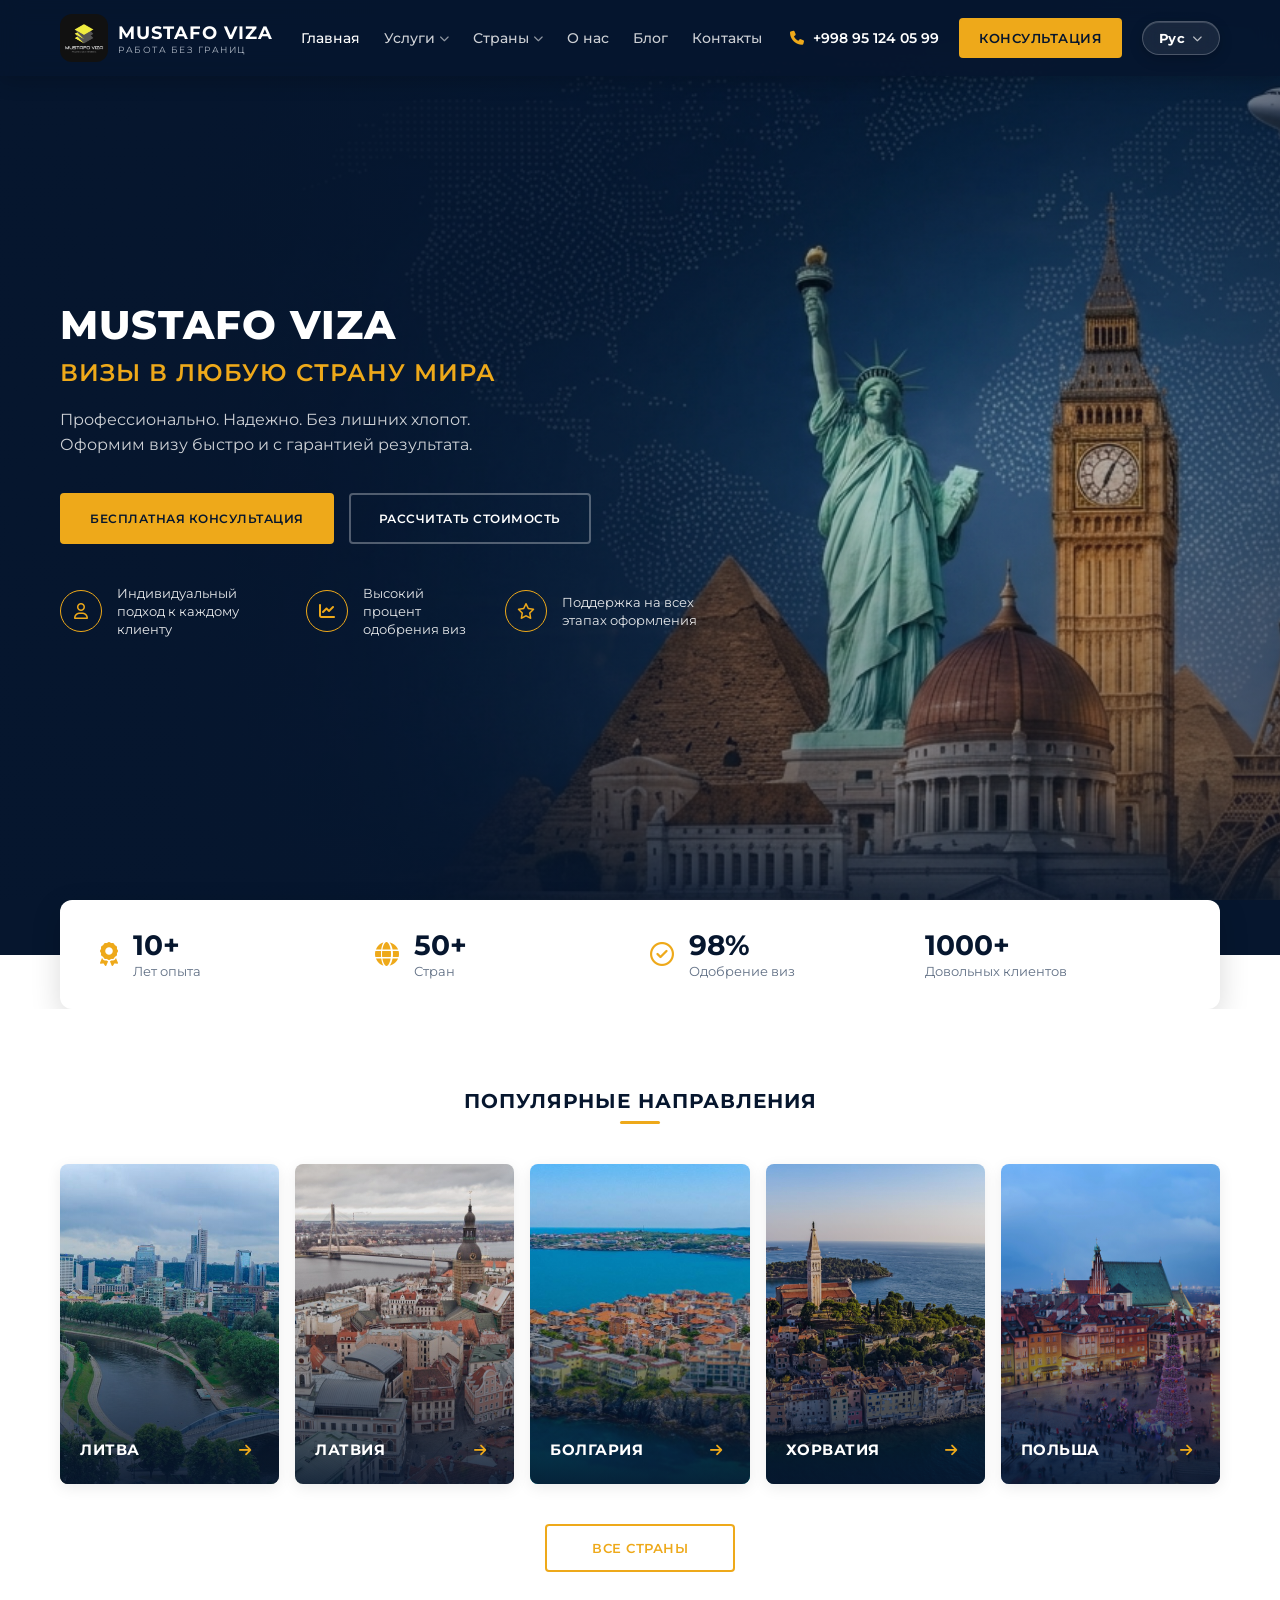
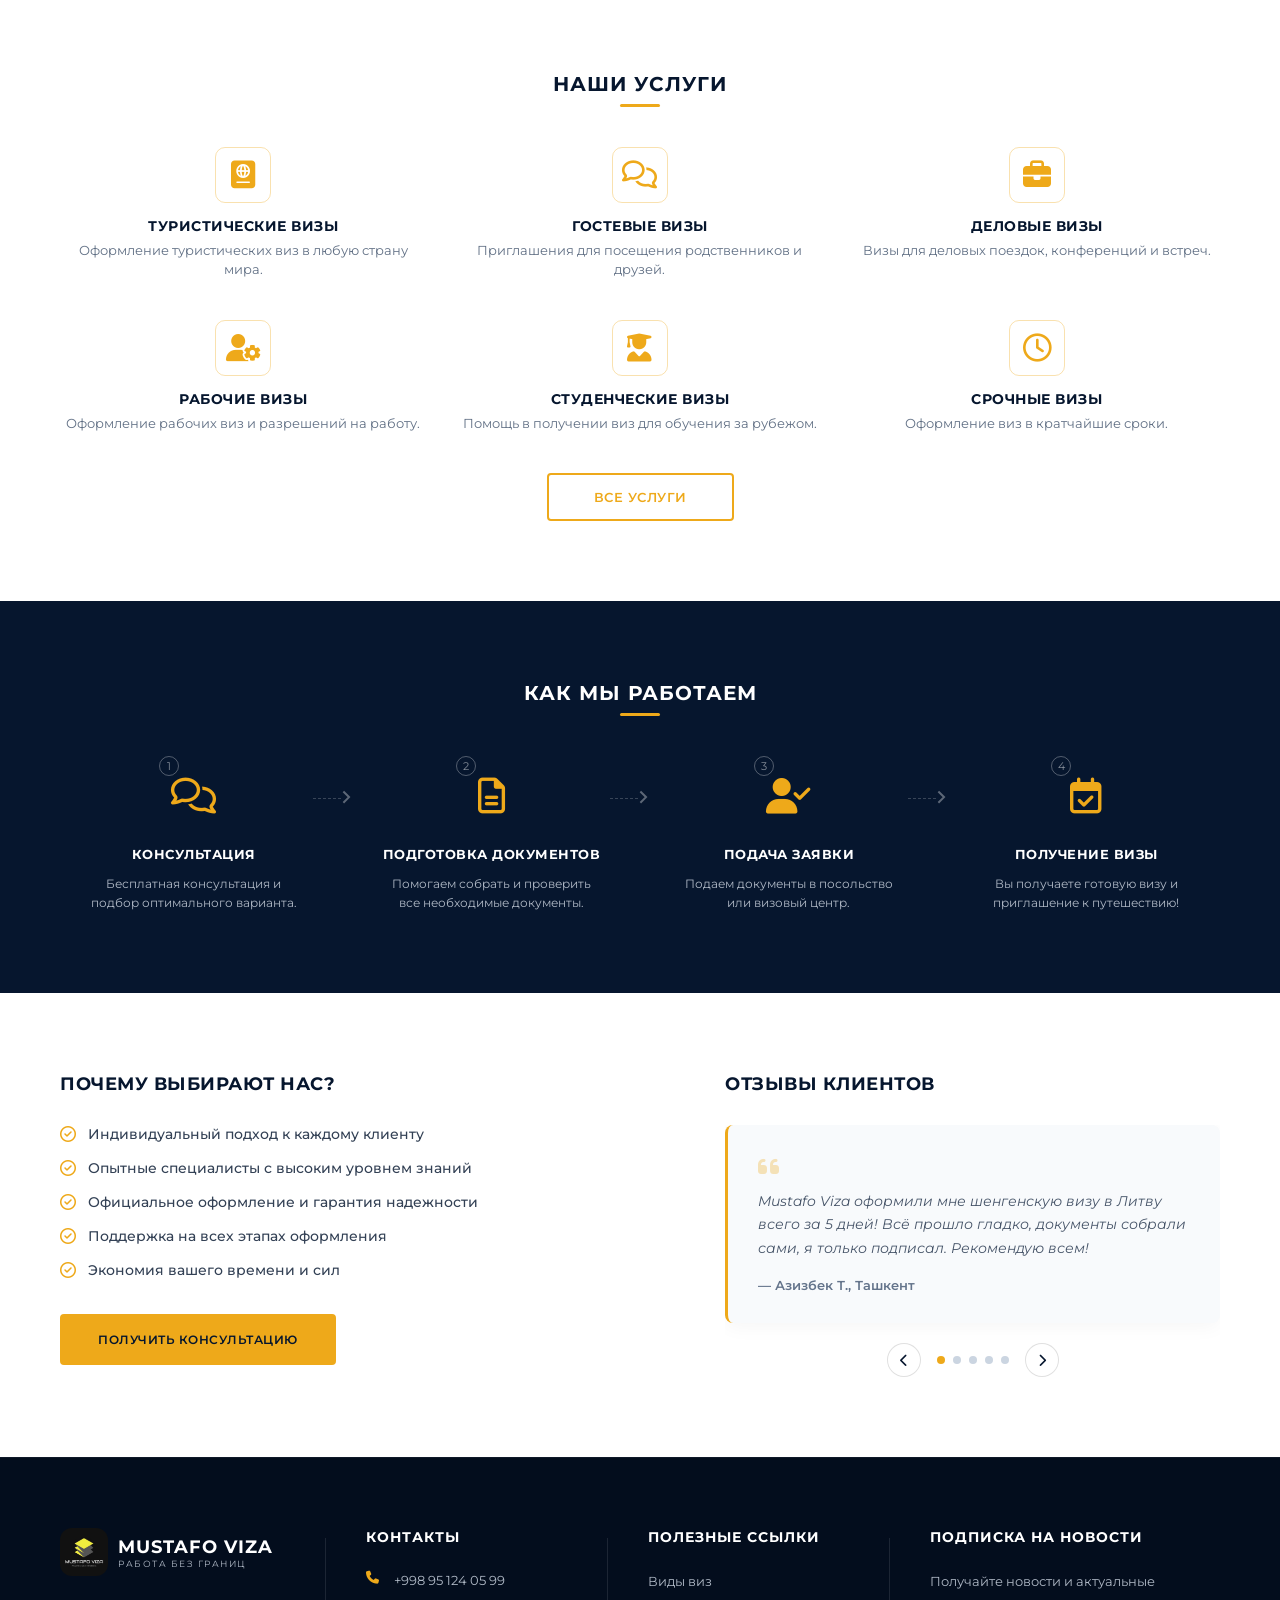
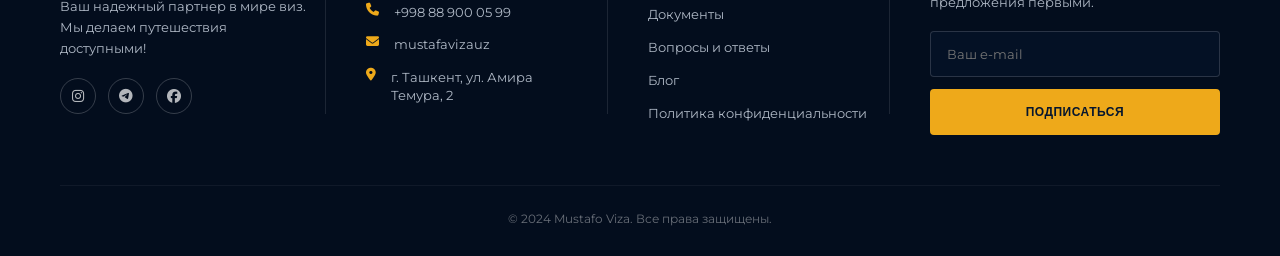
==== commit bb0aa7b9: "." ====
--- a/index.html
+++ b/index.html
@@ -72,10 +72,15 @@
                 </a>
                 <a href="chat.html" class="btn btn--primary header__btn" data-i18n="nav_consult">Консультация</a>
                 
-                <div class="lang-switcher" id="lang-switcher">
-                    <button class="lang-btn" data-lang="ru">Рус</button>
-                    <span class="lang-divider">|</span>
-                    <button class="lang-btn" data-lang="uz">Узб</button>
+                <div class="lang-switcher lang-dropdown" id="lang-switcher">
+                    <button class="lang-dropdown__trigger" id="lang-trigger">
+                        <span class="lang-dropdown__current" id="lang-current">Рус</span>
+                        <i class="fa-solid fa-chevron-down lang-dropdown__arrow" id="lang-arrow"></i>
+                    </button>
+                    <div class="lang-dropdown__menu" id="lang-menu">
+                        <button class="lang-btn lang-dropdown__item" data-lang="ru">🇷🇺 Русский</button>
+                        <button class="lang-btn lang-dropdown__item" data-lang="uz">🇺🇿 O'zbek</button>
+                    </div>
                 </div>
                 <button class="burger-menu" id="burger-btn" aria-label="Открыть меню">
                     <span></span>
--- a/style.css
+++ b/style.css
@@ -1892,3 +1892,94 @@
 .header__actions .lang-btn:hover:not(.active) {
     color: rgba(255, 255, 255, 0.85);
 }
+
+/* =========================================
+   LANG DROPDOWN — капля со стрелкой
+   ========================================= */
+.lang-dropdown {
+    position: relative;
+    background: transparent !important;
+    border: none !important;
+    padding: 0 !important;
+    box-shadow: none !important;
+}
+.lang-dropdown__trigger {
+    display: flex;
+    align-items: center;
+    gap: 7px;
+    background: rgba(255,255,255,0.08);
+    border: 1px solid rgba(255,255,255,0.22);
+    border-radius: 50px;
+    padding: 8px 16px;
+    color: #fff;
+    font-size: 13px;
+    font-weight: 700;
+    letter-spacing: 0.4px;
+    cursor: pointer;
+    font-family: inherit;
+    backdrop-filter: blur(14px);
+    -webkit-backdrop-filter: blur(14px);
+    box-shadow: inset 0 1px 0 rgba(255,255,255,0.15), 0 4px 14px rgba(0,0,0,0.2);
+    transition: background 0.22s, border-color 0.22s;
+    white-space: nowrap;
+}
+.lang-dropdown__trigger:hover {
+    background: rgba(255,255,255,0.14);
+    border-color: rgba(255,255,255,0.38);
+}
+.lang-dropdown__arrow {
+    font-size: 10px;
+    opacity: 0.7;
+    transition: transform 0.25s ease;
+}
+.lang-dropdown.open .lang-dropdown__arrow {
+    transform: rotate(180deg);
+}
+.lang-dropdown__menu {
+    display: none;
+    position: absolute;
+    top: calc(100% + 8px);
+    right: 0;
+    min-width: 150px;
+    background: rgba(10, 25, 55, 0.92);
+    border: 1px solid rgba(255,255,255,0.15);
+    border-radius: 14px;
+    padding: 6px;
+    backdrop-filter: blur(20px);
+    -webkit-backdrop-filter: blur(20px);
+    box-shadow: 0 12px 32px rgba(0,0,0,0.35), inset 0 1px 0 rgba(255,255,255,0.1);
+    z-index: 9999;
+    animation: langDropDown 0.2s ease;
+}
+.lang-dropdown.open .lang-dropdown__menu {
+    display: block;
+}
+@keyframes langDropDown {
+    from { opacity: 0; transform: translateY(-6px); }
+    to   { opacity: 1; transform: translateY(0); }
+}
+.lang-dropdown__item {
+    display: flex;
+    align-items: center;
+    gap: 10px;
+    width: 100%;
+    padding: 10px 14px;
+    background: transparent;
+    border: none;
+    border-radius: 10px;
+    color: rgba(255,255,255,0.75);
+    font-size: 13px;
+    font-weight: 600;
+    cursor: pointer;
+    font-family: inherit;
+    text-align: left;
+    transition: background 0.18s, color 0.18s;
+}
+.lang-dropdown__item:hover {
+    background: rgba(255,255,255,0.1);
+    color: #fff;
+}
+.lang-dropdown__item.active {
+    background: rgba(238,169,26,0.18);
+    color: #eea91a;
+}
